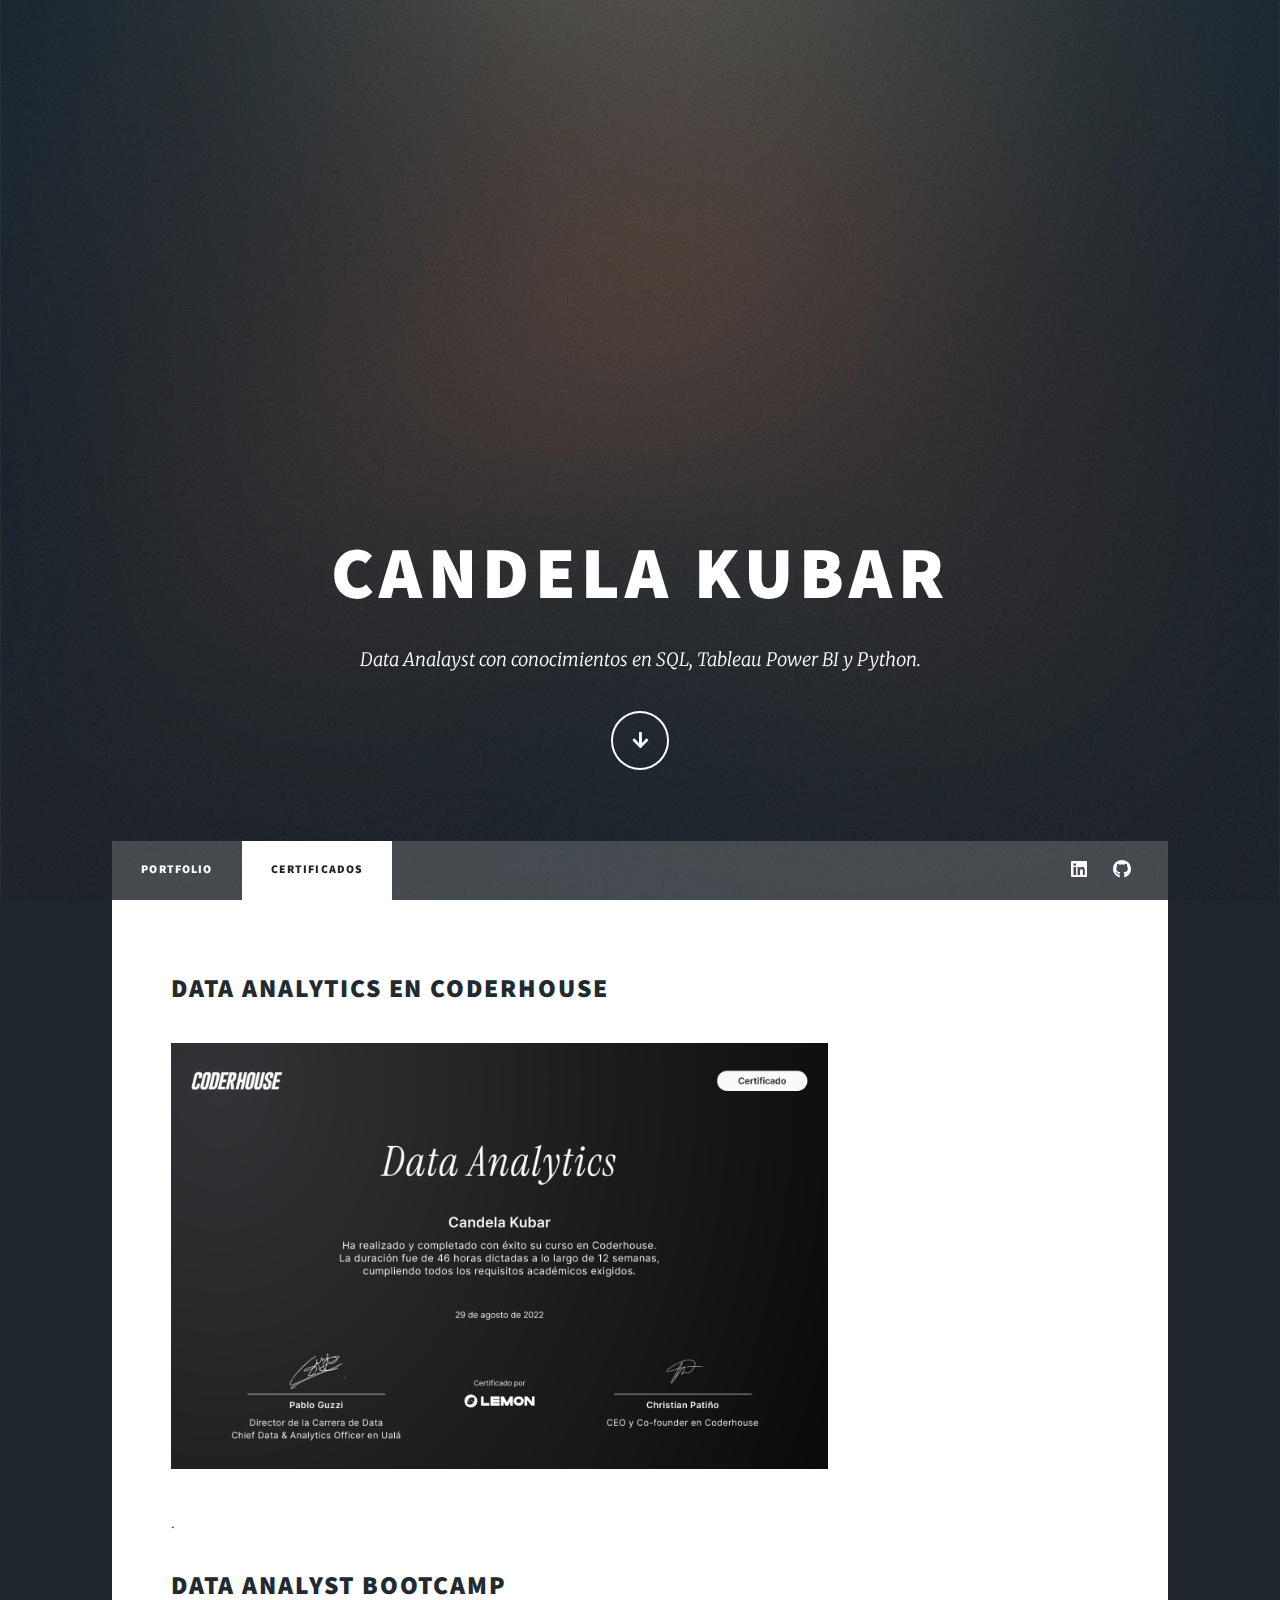
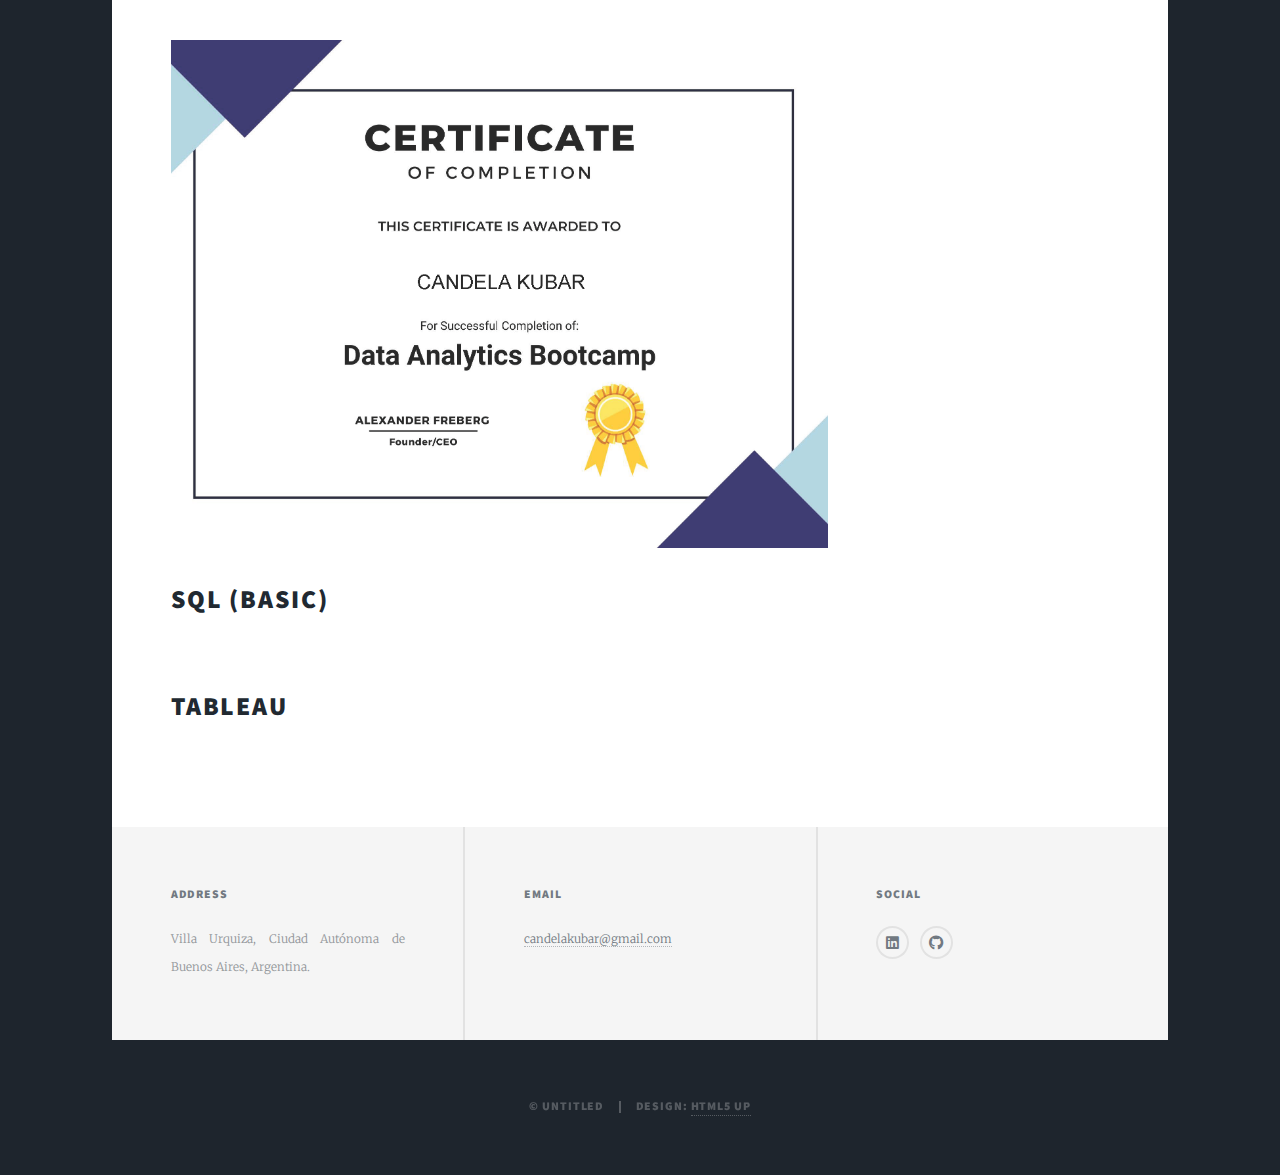
==== Certificados.html @ 2c40168e "Add files via upload" ====
<!DOCTYPE HTML>
<!--
	Massively by HTML5 UP
	html5up.net | @ajlkn
	Free for personal and commercial use under the CCA 3.0 license (html5up.net/license)
-->
<html>
	<head>
		<title>Candela Kubar</title>
		<meta charset="utf-8" />
		<meta name="viewport" content="width=device-width, initial-scale=1, user-scalable=no" />
		<link rel="stylesheet" href="assets/css/main.css" />
		<noscript><link rel="stylesheet" href="assets/css/noscript.css" /></noscript>
	</head>
	<body class="is-preload">

		<!-- Wrapper -->
			<div id="wrapper" class="fade-in">

				<!-- Intro -->
					<div id="intro">
						<h1>Candela Kubar</h1>
						<p>Data Analayst con conocimientos en SQL, Tableau Power BI y Python. </p>
						<ul class="actions">
							<li><a href="#header" class="button icon solid solo fa-arrow-down scrolly">Continue</a></li>
						</ul>
					</div>

				<!-- Header -->
					<header id="header">
						<a href="index.html" class="logo">Candela Kubar</a>
					</header>

				<!-- Nav -->
					<nav id="nav">
						<ul class="links">
							<li><a href="index.html">Portfolio</a></li>
							<li class="active"><a href="certificados.html">Certificados</a></li>
						</ul>
						<ul class="icons">
							<li><a href="https://www.linkedin.com/in/candela-kubar/" class="icon brands alt fa-linkedin"><span class="label">Linkedin</span></a></li>
									
							<li><a href="https://github.com/candelakubar" class="icon brands alt fa-github"><span class="label">GitHub</span></a></li>
						</ul>

					</nav>

				<!-- Main -->
					<div id="main">

					

						<!-- Posts -->
							<section class="major">
								<article>
									<header>
										<span class="date"></span>
										<h2><a href="#">DATA ANALYTICS EN CODERHOUSE</a></h2>
									</header>
									<a href="#" class="image fit"><img src="images/coderhouse.png" alt="" style="width: 70%; height: auto;" /></a>
									<p> .</p>
									
									</ul>
								</article>
								<article>
									<header>
										<span class="major"></span>
										<h2><a href="#">Data Analyst Bootcamp </a></h2>
									</header>
									<a href="https://public.tableau.com/app/profile/candela.kubar/vizzes" class="image fit"><img src="images/bootcamp.png" alt="" style="width: 70%; height: auto;" /></a>
								
									</ul>
								</article>
								<article>
									<header>
										<span class="major"></span>
										<h2><a href="#">SQL (Basic)<br /></a></h2>
									</header>
									<a href="#" class="image fit"><img src="images/sql_basic certificate.jpg" alt="" style="width: 70%; height: auto;" /></a>
									<p></p>
								</article>
								<article>
									<header>
										<span class="major"></span>
										<h2><a href="#">Tableau<br /></a></h2>
									</header>
									<a href="#" class="image fit"><img src="images/Tableau.jpg" alt="" style="width: 70%; height: auto;" /></a>
									<p></p>
								</article>
								<article>
							

			
					</div>

				<!-- Footer -->
					<footer id="footer">
						<section>
						
								<h3>Address</h3>
								<p> Villa Urquiza, Ciudad Autónoma de Buenos Aires, Argentina.</p>
							
							</section>
							<section>
								<h3>Email</h3>
								<p><a href="#">candelakubar@gmail.com</a></p>
							</section>
							<section>
								<h3>Social</h3>
								<ul class="icons alt">
									<li><a href="https://www.linkedin.com/in/candela-kubar/" class="icon brands alt fa-linkedin"><span class="label">Linkedin</span></a></li>
									
									<li><a href="https://github.com/candelakubar" class="icon brands alt fa-github"><span class="label">GitHub</span></a></li>
								</ul>
							</section>
						</section>
					</footer>

				<!-- Copyright -->
					<div id="copyright">
						<ul><li>&copy; Untitled</li><li>Design: <a href="https://html5up.net">HTML5 UP</a></li></ul>
					</div>

			</div>

		<!-- Scripts -->
			<script src="assets/js/jquery.min.js"></script>
			<script src="assets/js/jquery.scrollex.min.js"></script>
			<script src="assets/js/jquery.scrolly.min.js"></script>
			<script src="assets/js/browser.min.js"></script>
			<script src="assets/js/breakpoints.min.js"></script>
			<script src="assets/js/util.js"></script>
			<script src="assets/js/main.js"></script>

	</body>
</html>
---- assets/css/main.css ----
@import url(fontawesome-all.min.css);
@import url("https://fonts.googleapis.com/css?family=Merriweather:300,700,300italic,700italic|Source+Sans+Pro:900");

/*
	Massively by HTML5 UP
	html5up.net | @ajlkn
	Free for personal and commercial use under the CCA 3.0 license (html5up.net/license)
*/

html, body, div, span, applet, object,
iframe, h1, h2, h3, h4, h5, h6, p, blockquote,
pre, a, abbr, acronym, address, big, cite,
code, del, dfn, em, img, ins, kbd, q, s, samp,
small, strike, strong, sub, sup, tt, var, b,
u, i, center, dl, dt, dd, ol, ul, li, fieldset,
form, label, legend, table, caption, tbody,
tfoot, thead, tr, th, td, article, aside,
canvas, details, embed, figure, figcaption,
footer, header, hgroup, menu, nav, output, ruby,
section, summary, time, mark, audio, video {
	margin: 0;
	padding: 0;
	border: 0;
	font-size: 100%;
	font: inherit;
	vertical-align: baseline;}

article, aside, details, figcaption, figure,
footer, header, hgroup, menu, nav, section {
	display: block;}

body {
	line-height: 1;
}

ol, ul {
	list-style: none;
}

blockquote, q {
	quotes: none;
}

	blockquote:before, blockquote:after, q:before, q:after {
		content: '';
		content: none;
	}

table {
	border-collapse: collapse;
	border-spacing: 0;
}

body {
	-webkit-text-size-adjust: none;
}

mark {
	background-color: transparent;
	color: inherit;
}

input::-moz-focus-inner {
	border: 0;
	padding: 0;
}

input, select, textarea {
	-moz-appearance: none;
	-webkit-appearance: none;
	-ms-appearance: none;
	appearance: none;
}

/* Basic */

	@-ms-viewport {
		width: device-width;
	}

	body {
		-ms-overflow-style: scrollbar;
	}

	@media screen and (max-width: 480px) {

		html, body {
			min-width: 320px;
		}

	}

	html {
		box-sizing: border-box;
	}

	*, *:before, *:after {
		box-sizing: inherit;
	}

	body {
		background-color: #1e252d;
	}

		body.is-preload *, body.is-preload *:before, body.is-preload *:after {
			-moz-animation: none !important;
			-webkit-animation: none !important;
			-ms-animation: none !important;
			animation: none !important;
			-moz-transition: none !important;
			-webkit-transition: none !important;
			-ms-transition: none !important;
			transition: none !important;
		}

/* Type */

	html {
		font-size: 16pt;
	}

		@media screen and (max-width: 1680px) {

			html {
				font-size: 12pt;
			}

		}

		@media screen and (max-width: 1280px) {

			html {
				font-size: 11pt;
			}

		}

		@media screen and (max-width: 360px) {

			html {
				font-size: 10pt;
			}

		}

	body {
		color: #212931;
	}

	body, input, select, textarea {
		font-family: "Merriweather", Georgia, serif;
		font-weight: 300;
		font-size: 1rem;
		line-height: 2.375;
	}

	a {
		-moz-transition: color 0.2s ease-in-out, background-color 0.2s ease-in-out, border-color 0.2s ease-in-out, box-shadow 0.2s ease-in-out;
		-webkit-transition: color 0.2s ease-in-out, background-color 0.2s ease-in-out, border-color 0.2s ease-in-out, box-shadow 0.2s ease-in-out;
		-ms-transition: color 0.2s ease-in-out, background-color 0.2s ease-in-out, border-color 0.2s ease-in-out, box-shadow 0.2s ease-in-out;
		transition: color 0.2s ease-in-out, background-color 0.2s ease-in-out, border-color 0.2s ease-in-out, box-shadow 0.2s ease-in-out;
		border-bottom: dotted 1px;
		text-decoration: none;
	}

		a:hover {
			border-bottom-color: transparent;
		}

	strong, b {
		font-weight: 600;
	}

	em, i {
		font-style: italic;
	}

	p {
		text-align: justify;
		margin: 0 0 2rem 0;
	}

	h1, h2, h3, h4, h5, h6 {
		font-family: "Source Sans Pro", Helvetica, sans-serif;
		font-weight: 900;
		line-height: 1.5;
		letter-spacing: 0.075em;
		text-transform: uppercase;
		margin: 0 0 1rem 0;
	}

		h1 a, h2 a, h3 a, h4 a, h5 a, h6 a {
			border-bottom: 0;
			color: inherit;
			text-decoration: none;
		}

	h1 {
		font-size: 4rem;
		line-height: 1.1;
		margin: 0 0 2rem 0;
	}

	h2 {
		font-size: 1.75rem;
		line-height: 1.3;
		margin: 0 0 1.5rem 0;
	}

	h3 {
		font-size: 1.25rem;
		margin: 0 0 1.5rem 0;
	}

	h4 {
		font-size: 1rem;
	}

	h5 {
		font-size: 0.9rem;
	}

	h6 {
		font-size: 0.8rem;
	}

	sub {
		font-size: 0.8rem;
		position: relative;
		top: 0.5rem;
	}

	sup {
		font-size: 0.8rem;
		position: relative;
		top: -0.5rem;
	}

	blockquote {
		border-left: solid 4px;
		font-style: italic;
		margin: 0 0 2rem 0;
		padding: 0.5rem 0 0.5rem 2rem;
	}

	code {
		border: solid 2px;
		font-family: "Courier New", monospace;
		font-size: 0.9rem;
		margin: 0 0.25rem;
		padding: 0.25rem 0.65rem;
	}

	pre {
		-webkit-overflow-scrolling: touch;
		font-family: "Courier New", monospace;
		font-size: 0.9rem;
		margin: 0 0 2rem 0;
	}

		pre code {
			display: block;
			line-height: 1.75;
			padding: 1rem 1.5rem;
			overflow-x: auto;
		}

	hr {
		border: 0;
		border-bottom: solid 2px;
		margin: 3rem 0;
	}

		hr.major {
			margin: 5rem 0;
		}

	.align-left {
		text-align: left;
	}

	.align-center {
		text-align: center;
	}

	.align-right {
		text-align: right;
	}

	input, select, textarea {
		color: #212931;
	}

	a {
		color: #212931;
		border-bottom-color: rgba(33, 41, 49, 0.5);
	}

		a:hover {
			border-bottom-color: transparent;
			color: #18bfef !important;
		}

	strong, b {
		color: #212931;
	}

	h1, h2, h3, h4, h5, h6 {
		color: #212931;
	}

	blockquote {
		border-left-color: #eeeeee;
	}

	code {
		background: rgba(220, 220, 220, 0.25);
		border-color: #eeeeee;
	}

	hr {
		border-bottom-color: #eeeeee;
	}

/* Row */

	.row {
		display: flex;
		flex-wrap: wrap;
		box-sizing: border-box;
		align-items: stretch;
	}

		.row > * {
			box-sizing: border-box;
		}

		.row.gtr-uniform > * > :last-child {
			margin-bottom: 0;
		}

		.row.aln-left {
			justify-content: flex-start;
		}

		.row.aln-center {
			justify-content: center;
		}

		.row.aln-right {
			justify-content: flex-end;
		}

		.row.aln-top {
			align-items: flex-start;
		}

		.row.aln-middle {
			align-items: center;
		}

		.row.aln-bottom {
			align-items: flex-end;
		}

		.row > .imp {
			order: -1;
		}

		.row > .col-1 {
			width: 8.33333%;
		}

		.row > .off-1 {
			margin-left: 8.33333%;
		}

		.row > .col-2 {
			width: 16.66667%;
		}

		.row > .off-2 {
			margin-left: 16.66667%;
		}

		.row > .col-3 {
			width: 25%;
		}

		.row > .off-3 {
			margin-left: 25%;
		}

		.row > .col-4 {
			width: 33.33333%;
		}

		.row > .off-4 {
			margin-left: 33.33333%;
		}

		.row > .col-5 {
			width: 41.66667%;
		}

		.row > .off-5 {
			margin-left: 41.66667%;
		}

		.row > .col-6 {
			width: 50%;
		}

		.row > .off-6 {
			margin-left: 50%;
		}

		.row > .col-7 {
			width: 58.33333%;
		}

		.row > .off-7 {
			margin-left: 58.33333%;
		}

		.row > .col-8 {
			width: 66.66667%;
		}

		.row > .off-8 {
			margin-left: 66.66667%;
		}

		.row > .col-9 {
			width: 75%;
		}

		.row > .off-9 {
			margin-left: 75%;
		}

		.row > .col-10 {
			width: 83.33333%;
		}

		.row > .off-10 {
			margin-left: 83.33333%;
		}

		.row > .col-11 {
			width: 91.66667%;
		}

		.row > .off-11 {
			margin-left: 91.66667%;
		}

		.row > .col-12 {
			width: 100%;
		}

		.row > .off-12 {
			margin-left: 100%;
		}

		.row.gtr-0 {
			margin-top: 0;
			margin-left: 0rem;
		}

			.row.gtr-0 > * {
				padding: 0 0 0 0rem;
			}

			.row.gtr-0.gtr-uniform {
				margin-top: 0rem;
			}

				.row.gtr-0.gtr-uniform > * {
					padding-top: 0rem;
				}

		.row.gtr-25 {
			margin-top: 0;
			margin-left: -0.375rem;
		}

			.row.gtr-25 > * {
				padding: 0 0 0 0.375rem;
			}

			.row.gtr-25.gtr-uniform {
				margin-top: -0.375rem;
			}

				.row.gtr-25.gtr-uniform > * {
					padding-top: 0.375rem;
				}

		.row.gtr-50 {
			margin-top: 0;
			margin-left: -0.75rem;
		}

			.row.gtr-50 > * {
				padding: 0 0 0 0.75rem;
			}

			.row.gtr-50.gtr-uniform {
				margin-top: -0.75rem;
			}

				.row.gtr-50.gtr-uniform > * {
					padding-top: 0.75rem;
				}

		.row {
			margin-top: 0;
			margin-left: -1.5rem;
		}

			.row > * {
				padding: 0 0 0 1.5rem;
			}

			.row.gtr-uniform {
				margin-top: -1.5rem;
			}

				.row.gtr-uniform > * {
					padding-top: 1.5rem;
				}

		.row.gtr-150 {
			margin-top: 0;
			margin-left: -2.25rem;
		}

			.row.gtr-150 > * {
				padding: 0 0 0 2.25rem;
			}

			.row.gtr-150.gtr-uniform {
				margin-top: -2.25rem;
			}

				.row.gtr-150.gtr-uniform > * {
					padding-top: 2.25rem;
				}

		.row.gtr-200 {
			margin-top: 0;
			margin-left: -3rem;
		}

			.row.gtr-200 > * {
				padding: 0 0 0 3rem;
			}

			.row.gtr-200.gtr-uniform {
				margin-top: -3rem;
			}

				.row.gtr-200.gtr-uniform > * {
					padding-top: 3rem;
				}

		@media screen and (max-width: 1680px) {

			.row {
				display: flex;
				flex-wrap: wrap;
				box-sizing: border-box;
				align-items: stretch;
			}

				.row > * {
					box-sizing: border-box;
				}

				.row.gtr-uniform > * > :last-child {
					margin-bottom: 0;
				}

				.row.aln-left {
					justify-content: flex-start;
				}

				.row.aln-center {
					justify-content: center;
				}

				.row.aln-right {
					justify-content: flex-end;
				}

				.row.aln-top {
					align-items: flex-start;
				}

				.row.aln-middle {
					align-items: center;
				}

				.row.aln-bottom {
					align-items: flex-end;
				}

				.row > .imp-xlarge {
					order: -1;
				}

				.row > .col-1-xlarge {
					width: 8.33333%;
				}

				.row > .off-1-xlarge {
					margin-left: 8.33333%;
				}

				.row > .col-2-xlarge {
					width: 16.66667%;
				}

				.row > .off-2-xlarge {
					margin-left: 16.66667%;
				}

				.row > .col-3-xlarge {
					width: 25%;
				}

				.row > .off-3-xlarge {
					margin-left: 25%;
				}

				.row > .col-4-xlarge {
					width: 33.33333%;
				}

				.row > .off-4-xlarge {
					margin-left: 33.33333%;
				}

				.row > .col-5-xlarge {
					width: 41.66667%;
				}

				.row > .off-5-xlarge {
					margin-left: 41.66667%;
				}

				.row > .col-6-xlarge {
					width: 50%;
				}

				.row > .off-6-xlarge {
					margin-left: 50%;
				}

				.row > .col-7-xlarge {
					width: 58.33333%;
				}

				.row > .off-7-xlarge {
					margin-left: 58.33333%;
				}

				.row > .col-8-xlarge {
					width: 66.66667%;
				}

				.row > .off-8-xlarge {
					margin-left: 66.66667%;
				}

				.row > .col-9-xlarge {
					width: 75%;
				}

				.row > .off-9-xlarge {
					margin-left: 75%;
				}

				.row > .col-10-xlarge {
					width: 83.33333%;
				}

				.row > .off-10-xlarge {
					margin-left: 83.33333%;
				}

				.row > .col-11-xlarge {
					width: 91.66667%;
				}

				.row > .off-11-xlarge {
					margin-left: 91.66667%;
				}

				.row > .col-12-xlarge {
					width: 100%;
				}

				.row > .off-12-xlarge {
					margin-left: 100%;
				}

				.row.gtr-0 {
					margin-top: 0;
					margin-left: 0rem;
				}

					.row.gtr-0 > * {
						padding: 0 0 0 0rem;
					}

					.row.gtr-0.gtr-uniform {
						margin-top: 0rem;
					}

						.row.gtr-0.gtr-uniform > * {
							padding-top: 0rem;
						}

				.row.gtr-25 {
					margin-top: 0;
					margin-left: -0.375rem;
				}

					.row.gtr-25 > * {
						padding: 0 0 0 0.375rem;
					}

					.row.gtr-25.gtr-uniform {
						margin-top: -0.375rem;
					}

						.row.gtr-25.gtr-uniform > * {
							padding-top: 0.375rem;
						}

				.row.gtr-50 {
					margin-top: 0;
					margin-left: -0.75rem;
				}

					.row.gtr-50 > * {
						padding: 0 0 0 0.75rem;
					}

					.row.gtr-50.gtr-uniform {
						margin-top: -0.75rem;
					}

						.row.gtr-50.gtr-uniform > * {
							padding-top: 0.75rem;
						}

				.row {
					margin-top: 0;
					margin-left: -1.5rem;
				}

					.row > * {
						padding: 0 0 0 1.5rem;
					}

					.row.gtr-uniform {
						margin-top: -1.5rem;
					}

						.row.gtr-uniform > * {
							padding-top: 1.5rem;
						}

				.row.gtr-150 {
					margin-top: 0;
					margin-left: -2.25rem;
				}

					.row.gtr-150 > * {
						padding: 0 0 0 2.25rem;
					}

					.row.gtr-150.gtr-uniform {
						margin-top: -2.25rem;
					}

						.row.gtr-150.gtr-uniform > * {
							padding-top: 2.25rem;
						}

				.row.gtr-200 {
					margin-top: 0;
					margin-left: -3rem;
				}

					.row.gtr-200 > * {
						padding: 0 0 0 3rem;
					}

					.row.gtr-200.gtr-uniform {
						margin-top: -3rem;
					}

						.row.gtr-200.gtr-uniform > * {
							padding-top: 3rem;
						}

		}

		@media screen and (max-width: 1280px) {

			.row {
				display: flex;
				flex-wrap: wrap;
				box-sizing: border-box;
				align-items: stretch;
			}

				.row > * {
					box-sizing: border-box;
				}

				.row.gtr-uniform > * > :last-child {
					margin-bottom: 0;
				}

				.row.aln-left {
					justify-content: flex-start;
				}

				.row.aln-center {
					justify-content: center;
				}

				.row.aln-right {
					justify-content: flex-end;
				}

				.row.aln-top {
					align-items: flex-start;
				}

				.row.aln-middle {
					align-items: center;
				}

				.row.aln-bottom {
					align-items: flex-end;
				}

				.row > .imp-large {
					order: -1;
				}

				.row > .col-1-large {
					width: 8.33333%;
				}

				.row > .off-1-large {
					margin-left: 8.33333%;
				}

				.row > .col-2-large {
					width: 16.66667%;
				}

				.row > .off-2-large {
					margin-left: 16.66667%;
				}

				.row > .col-3-large {
					width: 25%;
				}

				.row > .off-3-large {
					margin-left: 25%;
				}

				.row > .col-4-large {
					width: 33.33333%;
				}

				.row > .off-4-large {
					margin-left: 33.33333%;
				}

				.row > .col-5-large {
					width: 41.66667%;
				}

				.row > .off-5-large {
					margin-left: 41.66667%;
				}

				.row > .col-6-large {
					width: 50%;
				}

				.row > .off-6-large {
					margin-left: 50%;
				}

				.row > .col-7-large {
					width: 58.33333%;
				}

				.row > .off-7-large {
					margin-left: 58.33333%;
				}

				.row > .col-8-large {
					width: 66.66667%;
				}

				.row > .off-8-large {
					margin-left: 66.66667%;
				}

				.row > .col-9-large {
					width: 75%;
				}

				.row > .off-9-large {
					margin-left: 75%;
				}

				.row > .col-10-large {
					width: 83.33333%;
				}

				.row > .off-10-large {
					margin-left: 83.33333%;
				}

				.row > .col-11-large {
					width: 91.66667%;
				}

				.row > .off-11-large {
					margin-left: 91.66667%;
				}

				.row > .col-12-large {
					width: 100%;
				}

				.row > .off-12-large {
					margin-left: 100%;
				}

				.row.gtr-0 {
					margin-top: 0;
					margin-left: 0rem;
				}

					.row.gtr-0 > * {
						padding: 0 0 0 0rem;
					}

					.row.gtr-0.gtr-uniform {
						margin-top: 0rem;
					}

						.row.gtr-0.gtr-uniform > * {
							padding-top: 0rem;
						}

				.row.gtr-25 {
					margin-top: 0;
					margin-left: -0.375rem;
				}

					.row.gtr-25 > * {
						padding: 0 0 0 0.375rem;
					}

					.row.gtr-25.gtr-uniform {
						margin-top: -0.375rem;
					}

						.row.gtr-25.gtr-uniform > * {
							padding-top: 0.375rem;
						}

				.row.gtr-50 {
					margin-top: 0;
					margin-left: -0.75rem;
				}

					.row.gtr-50 > * {
						padding: 0 0 0 0.75rem;
					}

					.row.gtr-50.gtr-uniform {
						margin-top: -0.75rem;
					}

						.row.gtr-50.gtr-uniform > * {
							padding-top: 0.75rem;
						}

				.row {
					margin-top: 0;
					margin-left: -1.5rem;
				}

					.row > * {
						padding: 0 0 0 1.5rem;
					}

					.row.gtr-uniform {
						margin-top: -1.5rem;
					}

						.row.gtr-uniform > * {
							padding-top: 1.5rem;
						}

				.row.gtr-150 {
					margin-top: 0;
					margin-left: -2.25rem;
				}

					.row.gtr-150 > * {
						padding: 0 0 0 2.25rem;
					}

					.row.gtr-150.gtr-uniform {
						margin-top: -2.25rem;
					}

						.row.gtr-150.gtr-uniform > * {
							padding-top: 2.25rem;
						}

				.row.gtr-200 {
					margin-top: 0;
					margin-left: -3rem;
				}

					.row.gtr-200 > * {
						padding: 0 0 0 3rem;
					}

					.row.gtr-200.gtr-uniform {
						margin-top: -3rem;
					}

						.row.gtr-200.gtr-uniform > * {
							padding-top: 3rem;
						}

		}

		@media screen and (max-width: 980px) {

			.row {
				display: flex;
				flex-wrap: wrap;
				box-sizing: border-box;
				align-items: stretch;
			}

				.row > * {
					box-sizing: border-box;
				}

				.row.gtr-uniform > * > :last-child {
					margin-bottom: 0;
				}

				.row.aln-left {
					justify-content: flex-start;
				}

				.row.aln-center {
					justify-content: center;
				}

				.row.aln-right {
					justify-content: flex-end;
				}

				.row.aln-top {
					align-items: flex-start;
				}

				.row.aln-middle {
					align-items: center;
				}

				.row.aln-bottom {
					align-items: flex-end;
				}

				.row > .imp-medium {
					order: -1;
				}

				.row > .col-1-medium {
					width: 8.33333%;
				}

				.row > .off-1-medium {
					margin-left: 8.33333%;
				}

				.row > .col-2-medium {
					width: 16.66667%;
				}

				.row > .off-2-medium {
					margin-left: 16.66667%;
				}

				.row > .col-3-medium {
					width: 25%;
				}

				.row > .off-3-medium {
					margin-left: 25%;
				}

				.row > .col-4-medium {
					width: 33.33333%;
				}

				.row > .off-4-medium {
					margin-left: 33.33333%;
				}

				.row > .col-5-medium {
					width: 41.66667%;
				}

				.row > .off-5-medium {
					margin-left: 41.66667%;
				}

				.row > .col-6-medium {
					width: 50%;
				}

				.row > .off-6-medium {
					margin-left: 50%;
				}

				.row > .col-7-medium {
					width: 58.33333%;
				}

				.row > .off-7-medium {
					margin-left: 58.33333%;
				}

				.row > .col-8-medium {
					width: 66.66667%;
				}

				.row > .off-8-medium {
					margin-left: 66.66667%;
				}

				.row > .col-9-medium {
					width: 75%;
				}

				.row > .off-9-medium {
					margin-left: 75%;
				}

				.row > .col-10-medium {
					width: 83.33333%;
				}

				.row > .off-10-medium {
					margin-left: 83.33333%;
				}

				.row > .col-11-medium {
					width: 91.66667%;
				}

				.row > .off-11-medium {
					margin-left: 91.66667%;
				}

				.row > .col-12-medium {
					width: 100%;
				}

				.row > .off-12-medium {
					margin-left: 100%;
				}

				.row.gtr-0 {
					margin-top: 0;
					margin-left: 0rem;
				}

					.row.gtr-0 > * {
						padding: 0 0 0 0rem;
					}

					.row.gtr-0.gtr-uniform {
						margin-top: 0rem;
					}

						.row.gtr-0.gtr-uniform > * {
							padding-top: 0rem;
						}

				.row.gtr-25 {
					margin-top: 0;
					margin-left: -0.375rem;
				}

					.row.gtr-25 > * {
						padding: 0 0 0 0.375rem;
					}

					.row.gtr-25.gtr-uniform {
						margin-top: -0.375rem;
					}

						.row.gtr-25.gtr-uniform > * {
							padding-top: 0.375rem;
						}

				.row.gtr-50 {
					margin-top: 0;
					margin-left: -0.75rem;
				}

					.row.gtr-50 > * {
						padding: 0 0 0 0.75rem;
					}

					.row.gtr-50.gtr-uniform {
						margin-top: -0.75rem;
					}

						.row.gtr-50.gtr-uniform > * {
							padding-top: 0.75rem;
						}

				.row {
					margin-top: 0;
					margin-left: -1.5rem;
				}

					.row > * {
						padding: 0 0 0 1.5rem;
					}

					.row.gtr-uniform {
						margin-top: -1.5rem;
					}

						.row.gtr-uniform > * {
							padding-top: 1.5rem;
						}

				.row.gtr-150 {
					margin-top: 0;
					margin-left: -2.25rem;
				}

					.row.gtr-150 > * {
						padding: 0 0 0 2.25rem;
					}

					.row.gtr-150.gtr-uniform {
						margin-top: -2.25rem;
					}

						.row.gtr-150.gtr-uniform > * {
							padding-top: 2.25rem;
						}

				.row.gtr-200 {
					margin-top: 0;
					margin-left: -3rem;
				}

					.row.gtr-200 > * {
						padding: 0 0 0 3rem;
					}

					.row.gtr-200.gtr-uniform {
						margin-top: -3rem;
					}

						.row.gtr-200.gtr-uniform > * {
							padding-top: 3rem;
						}

		}

		@media screen and (max-width: 736px) {

			.row {
				display: flex;
				flex-wrap: wrap;
				box-sizing: border-box;
				align-items: stretch;
			}

				.row > * {
					box-sizing: border-box;
				}

				.row.gtr-uniform > * > :last-child {
					margin-bottom: 0;
				}

				.row.aln-left {
					justify-content: flex-start;
				}

				.row.aln-center {
					justify-content: center;
				}

				.row.aln-right {
					justify-content: flex-end;
				}

				.row.aln-top {
					align-items: flex-start;
				}

				.row.aln-middle {
					align-items: center;
				}

				.row.aln-bottom {
					align-items: flex-end;
				}

				.row > .imp-small {
					order: -1;
				}

				.row > .col-1-small {
					width: 8.33333%;
				}

				.row > .off-1-small {
					margin-left: 8.33333%;
				}

				.row > .col-2-small {
					width: 16.66667%;
				}

				.row > .off-2-small {
					margin-left: 16.66667%;
				}

				.row > .col-3-small {
					width: 25%;
				}

				.row > .off-3-small {
					margin-left: 25%;
				}

				.row > .col-4-small {
					width: 33.33333%;
				}

				.row > .off-4-small {
					margin-left: 33.33333%;
				}

				.row > .col-5-small {
					width: 41.66667%;
				}

				.row > .off-5-small {
					margin-left: 41.66667%;
				}

				.row > .col-6-small {
					width: 50%;
				}

				.row > .off-6-small {
					margin-left: 50%;
				}

				.row > .col-7-small {
					width: 58.33333%;
				}

				.row > .off-7-small {
					margin-left: 58.33333%;
				}

				.row > .col-8-small {
					width: 66.66667%;
				}

				.row > .off-8-small {
					margin-left: 66.66667%;
				}

				.row > .col-9-small {
					width: 75%;
				}

				.row > .off-9-small {
					margin-left: 75%;
				}

				.row > .col-10-small {
					width: 83.33333%;
				}

				.row > .off-10-small {
					margin-left: 83.33333%;
				}

				.row > .col-11-small {
					width: 91.66667%;
				}

				.row > .off-11-small {
					margin-left: 91.66667%;
				}

				.row > .col-12-small {
					width: 100%;
				}

				.row > .off-12-small {
					margin-left: 100%;
				}

				.row.gtr-0 {
					margin-top: 0;
					margin-left: 0rem;
				}

					.row.gtr-0 > * {
						padding: 0 0 0 0rem;
					}

					.row.gtr-0.gtr-uniform {
						margin-top: 0rem;
					}

						.row.gtr-0.gtr-uniform > * {
							padding-top: 0rem;
						}

				.row.gtr-25 {
					margin-top: 0;
					margin-left: -0.375rem;
				}

					.row.gtr-25 > * {
						padding: 0 0 0 0.375rem;
					}

					.row.gtr-25.gtr-uniform {
						margin-top: -0.375rem;
					}

						.row.gtr-25.gtr-uniform > * {
							padding-top: 0.375rem;
						}

				.row.gtr-50 {
					margin-top: 0;
					margin-left: -0.75rem;
				}

					.row.gtr-50 > * {
						padding: 0 0 0 0.75rem;
					}

					.row.gtr-50.gtr-uniform {
						margin-top: -0.75rem;
					}

						.row.gtr-50.gtr-uniform > * {
							padding-top: 0.75rem;
						}

				.row {
					margin-top: 0;
					margin-left: -1.5rem;
				}

					.row > * {
						padding: 0 0 0 1.5rem;
					}

					.row.gtr-uniform {
						margin-top: -1.5rem;
					}

						.row.gtr-uniform > * {
							padding-top: 1.5rem;
						}

				.row.gtr-150 {
					margin-top: 0;
					margin-left: -2.25rem;
				}

					.row.gtr-150 > * {
						padding: 0 0 0 2.25rem;
					}

					.row.gtr-150.gtr-uniform {
						margin-top: -2.25rem;
					}

						.row.gtr-150.gtr-uniform > * {
							padding-top: 2.25rem;
						}

				.row.gtr-200 {
					margin-top: 0;
					margin-left: -3rem;
				}

					.row.gtr-200 > * {
						padding: 0 0 0 3rem;
					}

					.row.gtr-200.gtr-uniform {
						margin-top: -3rem;
					}

						.row.gtr-200.gtr-uniform > * {
							padding-top: 3rem;
						}

		}

		@media screen and (max-width: 480px) {

			.row {
				display: flex;
				flex-wrap: wrap;
				box-sizing: border-box;
				align-items: stretch;
			}

				.row > * {
					box-sizing: border-box;
				}

				.row.gtr-uniform > * > :last-child {
					margin-bottom: 0;
				}

				.row.aln-left {
					justify-content: flex-start;
				}

				.row.aln-center {
					justify-content: center;
				}

				.row.aln-right {
					justify-content: flex-end;
				}

				.row.aln-top {
					align-items: flex-start;
				}

				.row.aln-middle {
					align-items: center;
				}

				.row.aln-bottom {
					align-items: flex-end;
				}

				.row > .imp-xsmall {
					order: -1;
				}

				.row > .col-1-xsmall {
					width: 8.33333%;
				}

				.row > .off-1-xsmall {
					margin-left: 8.33333%;
				}

				.row > .col-2-xsmall {
					width: 16.66667%;
				}

				.row > .off-2-xsmall {
					margin-left: 16.66667%;
				}

				.row > .col-3-xsmall {
					width: 25%;
				}

				.row > .off-3-xsmall {
					margin-left: 25%;
				}

				.row > .col-4-xsmall {
					width: 33.33333%;
				}

				.row > .off-4-xsmall {
					margin-left: 33.33333%;
				}

				.row > .col-5-xsmall {
					width: 41.66667%;
				}

				.row > .off-5-xsmall {
					margin-left: 41.66667%;
				}

				.row > .col-6-xsmall {
					width: 50%;
				}

				.row > .off-6-xsmall {
					margin-left: 50%;
				}

				.row > .col-7-xsmall {
					width: 58.33333%;
				}

				.row > .off-7-xsmall {
					margin-left: 58.33333%;
				}

				.row > .col-8-xsmall {
					width: 66.66667%;
				}

				.row > .off-8-xsmall {
					margin-left: 66.66667%;
				}

				.row > .col-9-xsmall {
					width: 75%;
				}

				.row > .off-9-xsmall {
					margin-left: 75%;
				}

				.row > .col-10-xsmall {
					width: 83.33333%;
				}

				.row > .off-10-xsmall {
					margin-left: 83.33333%;
				}

				.row > .col-11-xsmall {
					width: 91.66667%;
				}

				.row > .off-11-xsmall {
					margin-left: 91.66667%;
				}

				.row > .col-12-xsmall {
					width: 100%;
				}

				.row > .off-12-xsmall {
					margin-left: 100%;
				}

				.row.gtr-0 {
					margin-top: 0;
					margin-left: 0rem;
				}

					.row.gtr-0 > * {
						padding: 0 0 0 0rem;
					}

					.row.gtr-0.gtr-uniform {
						margin-top: 0rem;
					}

						.row.gtr-0.gtr-uniform > * {
							padding-top: 0rem;
						}

				.row.gtr-25 {
					margin-top: 0;
					margin-left: -0.375rem;
				}

					.row.gtr-25 > * {
						padding: 0 0 0 0.375rem;
					}

					.row.gtr-25.gtr-uniform {
						margin-top: -0.375rem;
					}

						.row.gtr-25.gtr-uniform > * {
							padding-top: 0.375rem;
						}

				.row.gtr-50 {
					margin-top: 0;
					margin-left: -0.75rem;
				}

					.row.gtr-50 > * {
						padding: 0 0 0 0.75rem;
					}

					.row.gtr-50.gtr-uniform {
						margin-top: -0.75rem;
					}

						.row.gtr-50.gtr-uniform > * {
							padding-top: 0.75rem;
						}

				.row {
					margin-top: 0;
					margin-left: -1.5rem;
				}

					.row > * {
						padding: 0 0 0 1.5rem;
					}

					.row.gtr-uniform {
						margin-top: -1.5rem;
					}

						.row.gtr-uniform > * {
							padding-top: 1.5rem;
						}

				.row.gtr-150 {
					margin-top: 0;
					margin-left: -2.25rem;
				}

					.row.gtr-150 > * {
						padding: 0 0 0 2.25rem;
					}

					.row.gtr-150.gtr-uniform {
						margin-top: -2.25rem;
					}

						.row.gtr-150.gtr-uniform > * {
							padding-top: 2.25rem;
						}

				.row.gtr-200 {
					margin-top: 0;
					margin-left: -3rem;
				}

					.row.gtr-200 > * {
						padding: 0 0 0 3rem;
					}

					.row.gtr-200.gtr-uniform {
						margin-top: -3rem;
					}

						.row.gtr-200.gtr-uniform > * {
							padding-top: 3rem;
						}

		}

		@media screen and (max-width: 360px) {

			.row {
				display: flex;
				flex-wrap: wrap;
				box-sizing: border-box;
				align-items: stretch;
			}

				.row > * {
					box-sizing: border-box;
				}

				.row.gtr-uniform > * > :last-child {
					margin-bottom: 0;
				}

				.row.aln-left {
					justify-content: flex-start;
				}

				.row.aln-center {
					justify-content: center;
				}

				.row.aln-right {
					justify-content: flex-end;
				}

				.row.aln-top {
					align-items: flex-start;
				}

				.row.aln-middle {
					align-items: center;
				}

				.row.aln-bottom {
					align-items: flex-end;
				}

				.row > .imp-xxsmall {
					order: -1;
				}

				.row > .col-1-xxsmall {
					width: 8.33333%;
				}

				.row > .off-1-xxsmall {
					margin-left: 8.33333%;
				}

				.row > .col-2-xxsmall {
					width: 16.66667%;
				}

				.row > .off-2-xxsmall {
					margin-left: 16.66667%;
				}

				.row > .col-3-xxsmall {
					width: 25%;
				}

				.row > .off-3-xxsmall {
					margin-left: 25%;
				}

				.row > .col-4-xxsmall {
					width: 33.33333%;
				}

				.row > .off-4-xxsmall {
					margin-left: 33.33333%;
				}

				.row > .col-5-xxsmall {
					width: 41.66667%;
				}

				.row > .off-5-xxsmall {
					margin-left: 41.66667%;
				}

				.row > .col-6-xxsmall {
					width: 50%;
				}

				.row > .off-6-xxsmall {
					margin-left: 50%;
				}

				.row > .col-7-xxsmall {
					width: 58.33333%;
				}

				.row > .off-7-xxsmall {
					margin-left: 58.33333%;
				}

				.row > .col-8-xxsmall {
					width: 66.66667%;
				}

				.row > .off-8-xxsmall {
					margin-left: 66.66667%;
				}

				.row > .col-9-xxsmall {
					width: 75%;
				}

				.row > .off-9-xxsmall {
					margin-left: 75%;
				}

				.row > .col-10-xxsmall {
					width: 83.33333%;
				}

				.row > .off-10-xxsmall {
					margin-left: 83.33333%;
				}

				.row > .col-11-xxsmall {
					width: 91.66667%;
				}

				.row > .off-11-xxsmall {
					margin-left: 91.66667%;
				}

				.row > .col-12-xxsmall {
					width: 100%;
				}

				.row > .off-12-xxsmall {
					margin-left: 100%;
				}

				.row.gtr-0 {
					margin-top: 0;
					margin-left: 0rem;
				}

					.row.gtr-0 > * {
						padding: 0 0 0 0rem;
					}

					.row.gtr-0.gtr-uniform {
						margin-top: 0rem;
					}

						.row.gtr-0.gtr-uniform > * {
							padding-top: 0rem;
						}

				.row.gtr-25 {
					margin-top: 0;
					margin-left: -0.375rem;
				}

					.row.gtr-25 > * {
						padding: 0 0 0 0.375rem;
					}

					.row.gtr-25.gtr-uniform {
						margin-top: -0.375rem;
					}

						.row.gtr-25.gtr-uniform > * {
							padding-top: 0.375rem;
						}

				.row.gtr-50 {
					margin-top: 0;
					margin-left: -0.75rem;
				}

					.row.gtr-50 > * {
						padding: 0 0 0 0.75rem;
					}

					.row.gtr-50.gtr-uniform {
						margin-top: -0.75rem;
					}

						.row.gtr-50.gtr-uniform > * {
							padding-top: 0.75rem;
						}

				.row {
					margin-top: 0;
					margin-left: -1.5rem;
				}

					.row > * {
						padding: 0 0 0 1.5rem;
					}

					.row.gtr-uniform {
						margin-top: -1.5rem;
					}

						.row.gtr-uniform > * {
							padding-top: 1.5rem;
						}

				.row.gtr-150 {
					margin-top: 0;
					margin-left: -2.25rem;
				}

					.row.gtr-150 > * {
						padding: 0 0 0 2.25rem;
					}

					.row.gtr-150.gtr-uniform {
						margin-top: -2.25rem;
					}

						.row.gtr-150.gtr-uniform > * {
							padding-top: 2.25rem;
						}

				.row.gtr-200 {
					margin-top: 0;
					margin-left: -3rem;
				}

					.row.gtr-200 > * {
						padding: 0 0 0 3rem;
					}

					.row.gtr-200.gtr-uniform {
						margin-top: -3rem;
					}

						.row.gtr-200.gtr-uniform > * {
							padding-top: 3rem;
						}

		}

/* Box */

	.box {
		border: solid 2px;
		margin-bottom: 2rem;
		padding: 1.5rem;
	}

		.box > :last-child,
		.box > :last-child > :last-child,
		.box > :last-child > :last-child > :last-child {
			margin-bottom: 0;
		}

		.box.alt {
			border: 0;
			border-radius: 0;
			padding: 0;
		}

	.box {
		border-color: #eeeeee;
	}

/* Button */

	input[type="submit"],
	input[type="reset"],
	input[type="button"],
	button,
	.button {
		-moz-appearance: none;
		-webkit-appearance: none;
		-ms-appearance: none;
		appearance: none;
		-moz-transition: background-color 0.2s ease-in-out, box-shadow 0.2s ease-in-out, color 0.2s ease-in-out;
		-webkit-transition: background-color 0.2s ease-in-out, box-shadow 0.2s ease-in-out, color 0.2s ease-in-out;
		-ms-transition: background-color 0.2s ease-in-out, box-shadow 0.2s ease-in-out, color 0.2s ease-in-out;
		transition: background-color 0.2s ease-in-out, box-shadow 0.2s ease-in-out, color 0.2s ease-in-out;
		border: 0;
		border-radius: 0;
		cursor: pointer;
		display: inline-block;
		font-family: "Source Sans Pro", Helvetica, sans-serif;
		font-size: 0.8rem;
		font-weight: 900;
		letter-spacing: 0.075em;
		height: 3rem;
		line-height: 3rem;
		padding: 0 2rem;
		text-align: center;
		text-decoration: none;
		text-transform: uppercase;
		white-space: nowrap;
	}

		input[type="submit"].icon:before,
		input[type="reset"].icon:before,
		input[type="button"].icon:before,
		button.icon:before,
		.button.icon:before {
			margin-right: 0.5rem;
		}

		input[type="submit"].icon.solo,
		input[type="reset"].icon.solo,
		input[type="button"].icon.solo,
		button.icon.solo,
		.button.icon.solo {
			position: relative;
			width: 4rem;
			height: 4rem;
			line-height: 4rem;
			border-radius: 4rem;
			text-indent: 4rem;
			overflow: hidden;
			padding: 0;
			white-space: nowrap;
		}

			input[type="submit"].icon.solo:before,
			input[type="reset"].icon.solo:before,
			input[type="button"].icon.solo:before,
			button.icon.solo:before,
			.button.icon.solo:before {
				position: absolute;
				display: block;
				top: 0;
				left: 0;
				width: inherit;
				height: inherit;
				line-height: inherit;
				font-size: 1.25rem;
				margin-right: 0;
				text-align: center;
				text-indent: 0;
			}

		input[type="submit"].fit,
		input[type="reset"].fit,
		input[type="button"].fit,
		button.fit,
		.button.fit {
			width: 100%;
		}

		input[type="submit"].small,
		input[type="reset"].small,
		input[type="button"].small,
		button.small,
		.button.small {
			font-size: 0.7rem;
			height: 2.5rem;
			line-height: 2.5rem;
			padding: 0 1.5rem;
		}

		input[type="submit"].large,
		input[type="reset"].large,
		input[type="button"].large,
		button.large,
		.button.large {
			font-size: 0.9rem;
			height: 3.5rem;
			line-height: 3.5rem;
			padding: 0 2.75rem;
		}

		@media screen and (max-width: 980px) {

			input[type="submit"],
			input[type="reset"],
			input[type="button"],
			button,
			.button {
				font-size: 0.9rem;
				height: 3.25rem;
				line-height: 3.25rem;
			}

				input[type="submit"].large,
				input[type="reset"].large,
				input[type="button"].large,
				button.large,
				.button.large {
					font-size: 1rem;
					height: 3.75rem;
					line-height: 3.75rem;
				}

		}

		input[type="submit"].disabled, input[type="submit"]:disabled,
		input[type="reset"].disabled,
		input[type="reset"]:disabled,
		input[type="button"].disabled,
		input[type="button"]:disabled,
		button.disabled,
		button:disabled,
		.button.disabled,
		.button:disabled {
			pointer-events: none;
			opacity: 0.25;
		}

	input[type="submit"],
	input[type="reset"],
	input[type="button"],
	button,
	.button {
		background-color: transparent;
		box-shadow: inset 0 0 0 2px #212931;
		color: #212931 !important;
	}

		input[type="submit"]:hover,
		input[type="reset"]:hover,
		input[type="button"]:hover,
		button:hover,
		.button:hover {
			box-shadow: inset 0 0 0 2px #18bfef;
			color: #18bfef !important;
		}

		input[type="submit"].primary,
		input[type="reset"].primary,
		input[type="button"].primary,
		button.primary,
		.button.primary {
			background-color: #212931;
			box-shadow: none;
			color: #ffffff !important;
		}

			input[type="submit"].primary:hover,
			input[type="reset"].primary:hover,
			input[type="button"].primary:hover,
			button.primary:hover,
			.button.primary:hover {
				background-color: #18bfef;
			}

/* Form */

	form {
		margin: 0 0 2rem 0;
	}

		form > :last-child {
			margin-bottom: 0;
		}

		form > .fields {
			display: -moz-flex;
			display: -webkit-flex;
			display: -ms-flex;
			display: flex;
			-moz-flex-wrap: wrap;
			-webkit-flex-wrap: wrap;
			-ms-flex-wrap: wrap;
			flex-wrap: wrap;
			width: calc(100% + 3rem);
			margin: -1.5rem 0 2rem -1.5rem;
		}

			form > .fields > .field {
				-moz-flex-grow: 0;
				-webkit-flex-grow: 0;
				-ms-flex-grow: 0;
				flex-grow: 0;
				-moz-flex-shrink: 0;
				-webkit-flex-shrink: 0;
				-ms-flex-shrink: 0;
				flex-shrink: 0;
				padding: 1.5rem 0 0 1.5rem;
				width: calc(100% - 1.5rem);
			}

				form > .fields > .field.half {
					width: calc(50% - 0.75rem);
				}

				form > .fields > .field.third {
					width: calc(100%/3 - 0.5rem);
				}

				form > .fields > .field.quarter {
					width: calc(25% - 0.375rem);
				}

		@media screen and (max-width: 480px) {

			form > .fields {
				width: calc(100% + 3rem);
				margin: -1.5rem 0 2rem -1.5rem;
			}

				form > .fields > .field {
					padding: 1.5rem 0 0 1.5rem;
					width: calc(100% - 1.5rem);
				}

					form > .fields > .field.half {
						width: calc(100% - 1.5rem);
					}

					form > .fields > .field.third {
						width: calc(100% - 1.5rem);
					}

					form > .fields > .field.quarter {
						width: calc(100% - 1.5rem);
					}

		}

	label {
		display: block;
		font-family: "Source Sans Pro", Helvetica, sans-serif;
		font-weight: 900;
		line-height: 1.5;
		letter-spacing: 0.075em;
		font-size: 0.8rem;
		text-transform: uppercase;
		margin: 0 0 0.75rem 0;
	}

		@media screen and (max-width: 980px) {

			label {
				font-size: 0.9rem;
			}

		}

	input[type="text"],
	input[type="password"],
	input[type="email"],
	select,
	textarea {
		-moz-appearance: none;
		-webkit-appearance: none;
		-ms-appearance: none;
		appearance: none;
		background: transparent;
		border-radius: 0;
		border: solid 2px;
		color: inherit;
		display: block;
		outline: 0;
		padding: 0 1rem;
		text-decoration: none;
		width: 100%;
	}

		input[type="text"]:invalid,
		input[type="password"]:invalid,
		input[type="email"]:invalid,
		select:invalid,
		textarea:invalid {
			box-shadow: none;
		}

	select {
		background-size: 1.25rem;
		background-repeat: no-repeat;
		background-position: calc(100% - 1rem) center;
		height: 3rem;
		padding-right: 3rem;
		text-overflow: ellipsis;
	}

		select:focus::-ms-value {
			background-color: transparent;
		}

		select::-ms-expand {
			display: none;
		}

	input[type="text"],
	input[type="password"],
	input[type="email"],
	select {
		height: 3rem;
	}

	textarea {
		padding: 0.75rem 1rem;
	}

	input[type="checkbox"],
	input[type="radio"] {
		-moz-appearance: none;
		-webkit-appearance: none;
		-ms-appearance: none;
		appearance: none;
		display: block;
		float: left;
		margin-right: -2rem;
		opacity: 0;
		width: 1rem;
		z-index: -1;
	}

		input[type="checkbox"] + label,
		input[type="radio"] + label {
			text-decoration: none;
			cursor: pointer;
			display: inline-block;
			font-size: 1rem;
			letter-spacing: 0;
			font-family: "Merriweather", Georgia, serif;
			text-transform: none;
			font-weight: 300;
			padding-left: 2.8rem;
			padding-right: 1rem;
			position: relative;
		}

			input[type="checkbox"] + label:before,
			input[type="radio"] + label:before {
				-moz-osx-font-smoothing: grayscale;
				-webkit-font-smoothing: antialiased;
				display: inline-block;
				font-style: normal;
				font-variant: normal;
				text-rendering: auto;
				line-height: 1;
				text-transform: none !important;
				font-family: 'Font Awesome 5 Free';
				font-weight: 900;
			}

			input[type="checkbox"] + label:before,
			input[type="radio"] + label:before {
				border-radius: 0;
				border: solid 2px;
				content: '';
				display: inline-block;
				font-size: 0.8rem;
				height: 1.8rem;
				left: 0;
				line-height: 1.65rem;
				position: absolute;
				text-align: center;
				top: -0.125rem;
				width: 1.8rem;
			}

		input[type="checkbox"]:checked + label:before,
		input[type="radio"]:checked + label:before {
			content: '\f00c';
		}

	input[type="checkbox"] + label:before {
		border-radius: 0;
	}

	input[type="radio"] + label:before {
		border-radius: 100%;
	}

	::-webkit-input-placeholder {
		opacity: 1.0;
	}

	:-moz-placeholder {
		opacity: 1.0;
	}

	::-moz-placeholder {
		opacity: 1.0;
	}

	:-ms-input-placeholder {
		opacity: 1.0;
	}

	label {
		color: #212931;
	}

	input[type="text"],
	input[type="password"],
	input[type="email"],
	select,
	textarea {
		border-color: #eeeeee;
	}

		input[type="text"]:focus,
		input[type="password"]:focus,
		input[type="email"]:focus,
		select:focus,
		textarea:focus {
			border-color: #18bfef;
		}

	select {
		background-image: url("data:image/svg+xml;charset=utf8,%3Csvg xmlns='http://www.w3.org/2000/svg' width='40' height='40' preserveAspectRatio='none' viewBox='0 0 40 40'%3E%3Cpath d='M9.4,12.3l10.4,10.4l10.4-10.4c0.2-0.2,0.5-0.4,0.9-0.4c0.3,0,0.6,0.1,0.9,0.4l3.3,3.3c0.2,0.2,0.4,0.5,0.4,0.9 c0,0.4-0.1,0.6-0.4,0.9L20.7,31.9c-0.2,0.2-0.5,0.4-0.9,0.4c-0.3,0-0.6-0.1-0.9-0.4L4.3,17.3c-0.2-0.2-0.4-0.5-0.4-0.9 c0-0.4,0.1-0.6,0.4-0.9l3.3-3.3c0.2-0.2,0.5-0.4,0.9-0.4S9.1,12.1,9.4,12.3z' fill='%23eeeeee' /%3E%3C/svg%3E");
	}

		select option {
			background-color: #ffffff;
			color: #212931;
		}

	.select-wrapper:before {
		color: #eeeeee;
	}

	input[type="checkbox"] + label,
	input[type="radio"] + label {
		color: #212931;
	}

		input[type="checkbox"] + label:before,
		input[type="radio"] + label:before {
			border-color: #eeeeee;
		}

	input[type="checkbox"]:checked + label:before,
	input[type="radio"]:checked + label:before {
		background-color: #212931;
		border-color: #212931;
		color: #ffffff;
	}

	input[type="checkbox"]:focus + label:before,
	input[type="radio"]:focus + label:before {
		border-color: #18bfef;
	}

	::-webkit-input-placeholder {
		color: #909498 !important;
	}

	:-moz-placeholder {
		color: #909498 !important;
	}

	::-moz-placeholder {
		color: #909498 !important;
	}

	:-ms-input-placeholder {
		color: #909498 !important;
	}

	.formerize-placeholder {
		color: #909498 !important;
	}

/* Icon */

	.icon {
		text-decoration: none;
		border-bottom: none;
		position: relative;
	}

		.icon:before {
			-moz-osx-font-smoothing: grayscale;
			-webkit-font-smoothing: antialiased;
			display: inline-block;
			font-style: normal;
			font-variant: normal;
			text-rendering: auto;
			line-height: 1;
			text-transform: none !important;
			font-family: 'Font Awesome 5 Free';
			font-weight: 400;
		}

		.icon > .label {
			display: none;
		}

		.icon:before {
			line-height: inherit;
		}

		.icon.solid:before {
			font-weight: 900;
		}

		.icon.brands:before {
			font-family: 'Font Awesome 5 Brands';
		}

/* Image */

	.image {
		border: 0;
		display: inline-block;
		position: relative;
	}

		.image img {
			display: block;
		}

		.image.left, .image.right {
			max-width: 40%;
		}

			.image.left img, .image.right img {
				width: 100%;
			}

		.image.left {
			float: left;
			margin: 0 2rem 2rem 0;
			top: 0.75rem;
		}

		.image.right {
			float: right;
			margin: 0 0 2rem 2rem;
			top: 0.75rem;
		}

		.image.fit {
			display: block;
			margin: 2.5rem 0;
			width: 100%;
		}

			.image.fit:first-child {
				margin-top: 0;
			}

			.image.fit img {
				width: 100%;
			}

		.image.main {
			display: block;
			margin: 4rem 0;
			width: 100%;
		}

			.image.main:first-child {
				margin-top: 0;
			}

			.image.main img {
				width: 100%;
			}

		@media screen and (max-width: 736px) {

			.image.fit {
				margin: 2rem 0;
			}

			.image.main {
				margin: 2rem 0;
			}

		}

	a.image {
		overflow: hidden;
	}

		a.image img {
			-moz-transition: -moz-transform 0.2s ease-out;
			-webkit-transition: -webkit-transform 0.2s ease-out;
			-ms-transition: -ms-transform 0.2s ease-out;
			transition: transform 0.2s ease-out;
		}

		a.image:hover img {
			-moz-transform: scale(1.05);
			-webkit-transform: scale(1.05);
			-ms-transform: scale(1.05);
			transform: scale(1.05);
		}

/* Actions */

	ul.actions {
		display: -moz-flex;
		display: -webkit-flex;
		display: -ms-flex;
		display: flex;
		cursor: default;
		list-style: none;
		margin-left: -1rem;
		padding-left: 0;
	}

		ul.actions li {
			padding: 0 0 0 1rem;
			vertical-align: middle;
		}

		ul.actions.special {
			-moz-justify-content: center;
			-webkit-justify-content: center;
			-ms-justify-content: center;
			justify-content: center;
			width: 100%;
			margin-left: 0;
		}

			ul.actions.special li:first-child {
				padding-left: 0;
			}

		ul.actions.stacked {
			-moz-flex-direction: column;
			-webkit-flex-direction: column;
			-ms-flex-direction: column;
			flex-direction: column;
			margin-left: 0;
		}

			ul.actions.stacked li {
				padding: 1.3rem 0 0 0;
			}

				ul.actions.stacked li:first-child {
					padding-top: 0;
				}

		ul.actions.fit {
			width: calc(100% + 1rem);
		}

			ul.actions.fit li {
				-moz-flex-grow: 1;
				-webkit-flex-grow: 1;
				-ms-flex-grow: 1;
				flex-grow: 1;
				-moz-flex-shrink: 1;
				-webkit-flex-shrink: 1;
				-ms-flex-shrink: 1;
				flex-shrink: 1;
				width: 100%;
			}

				ul.actions.fit li > * {
					width: 100%;
				}

			ul.actions.fit.stacked {
				width: 100%;
			}

		@media screen and (max-width: 480px) {

			ul.actions:not(.fixed) {
				-moz-flex-direction: column;
				-webkit-flex-direction: column;
				-ms-flex-direction: column;
				flex-direction: column;
				margin-left: 0;
				width: 100% !important;
			}

				ul.actions:not(.fixed) li {
					-moz-flex-grow: 1;
					-webkit-flex-grow: 1;
					-ms-flex-grow: 1;
					flex-grow: 1;
					-moz-flex-shrink: 1;
					-webkit-flex-shrink: 1;
					-ms-flex-shrink: 1;
					flex-shrink: 1;
					padding: 1rem 0 0 0;
					text-align: center;
					width: 100%;
				}

					ul.actions:not(.fixed) li > * {
						width: 100%;
					}

					ul.actions:not(.fixed) li:first-child {
						padding-top: 0;
					}

					ul.actions:not(.fixed) li input[type="submit"],
					ul.actions:not(.fixed) li input[type="reset"],
					ul.actions:not(.fixed) li input[type="button"],
					ul.actions:not(.fixed) li button,
					ul.actions:not(.fixed) li .button {
						width: 100%;
					}

						ul.actions:not(.fixed) li input[type="submit"].icon:before,
						ul.actions:not(.fixed) li input[type="reset"].icon:before,
						ul.actions:not(.fixed) li input[type="button"].icon:before,
						ul.actions:not(.fixed) li button.icon:before,
						ul.actions:not(.fixed) li .button.icon:before {
							margin-left: -0.5rem;
						}

		}

/* Icons */

	ul.icons {
		cursor: default;
		list-style: none;
		padding-left: 0;
	}

		ul.icons li {
			display: inline-block;
			padding: 0 0.5rem 0 0;
			vertical-align: middle;
		}

			ul.icons li:last-child {
				padding-right: 0;
			}

			ul.icons li .icon:before {
				width: 2.25rem;
				height: 2.25rem;
				line-height: 2.25rem;
				display: inline-block;
				text-align: center;
				border-radius: 100%;
				font-size: 1.25rem;
			}

		ul.icons.alt li .icon:before {
			-moz-transition: color 0.2s ease-in-out, background-color 0.2s ease-in-out, border-color 0.2s ease-in-out, box-shadow 0.2s ease-in-out;
			-webkit-transition: color 0.2s ease-in-out, background-color 0.2s ease-in-out, border-color 0.2s ease-in-out, box-shadow 0.2s ease-in-out;
			-ms-transition: color 0.2s ease-in-out, background-color 0.2s ease-in-out, border-color 0.2s ease-in-out, box-shadow 0.2s ease-in-out;
			transition: color 0.2s ease-in-out, background-color 0.2s ease-in-out, border-color 0.2s ease-in-out, box-shadow 0.2s ease-in-out;
			font-size: 1rem;
		}

/* List */

	ol {
		list-style: decimal;
		margin: 0 0 2rem 0;
		padding-left: 1.25rem;
	}

		ol li {
			padding-left: 0.25rem;
		}

	ul {
		list-style: disc;
		margin: 0 0 2rem 0;
		padding-left: 1rem;
	}

		ul li {
			padding-left: 0.5rem;
		}

		ul.divided {
			list-style: none;
			padding-left: 0;
		}

			ul.divided li {
				border-top: solid 1px;
				padding: 0.5rem 0;
			}

				ul.divided li:first-child {
					border-top: 0;
					padding-top: 0;
				}

	dl {
		margin: 0 0 2rem 0;
	}

		dl dt {
			display: block;
			font-weight: 600;
			margin: 0 0 1rem 0;
		}

		dl dd {
			margin-left: 2rem;
		}

	ul.divided li {
		border-top-color: #eeeeee;
	}

	ul.icons li a.icon:hover:before {
		color: #18bfef;
	}

	ul.icons.alt li .icon:before {
		box-shadow: inset 0 0 0 2px #eeeeee;
	}

	ul.icons.alt li a.icon:hover:before {
		box-shadow: inset 0 0 0 2px #18bfef;
	}

/* Section/Article */

	section.special, article.special {
		text-align: center;
	}

	header {
		cursor: default;
	}

		header > .date {
			display: block;
			font-size: 0.8rem;
			height: 1;
			margin: 0 0 1rem 0;
			position: relative;
		}

		header > p {
			font-style: italic;
		}

		header > h1 + p {
			font-size: 1.1rem;
			margin-top: -0.5rem;
			line-height: 2;
		}

		header > h2 + p {
			font-size: 1rem;
			margin-top: -0.75rem;
		}

		header > h3 + p {
			font-size: 0.9rem;
			margin-top: -0.75rem;
		}

		header > h4 + p {
			font-size: 0.8rem;
			margin-top: -0.75rem;
		}

		header.major {
			margin: 0 0 4rem 0;
			text-align: center;
		}

			header.major > :last-child {
				margin-bottom: 0;
			}

			header.major > p {
				margin-top: 0;
				text-align: center;
			}

			header.major > .date {
				font-size: 1rem;
				margin: 0 0 4rem 0;
			}

				header.major > .date:before, header.major > .date:after {
					content: '';
					display: block;
					position: absolute;
					top: 50%;
					width: calc(50% - 6rem);
					border-top: solid 2px;
				}

				header.major > .date:before {
					left: 0;
				}

				header.major > .date:after {
					right: 0;
				}

		@media screen and (max-width: 980px) {

			header br {
				display: none;
			}

		}

		@media screen and (max-width: 736px) {

			header.major {
				margin: 0 0 2rem 0;
			}

		}

	header.major .date:before, header.major .date:after {
		border-top-color: #eeeeee;
	}

/* Table */

	.table-wrapper {
		-webkit-overflow-scrolling: touch;
		overflow-x: auto;
	}

	table {
		margin: 0 0 2rem 0;
		width: 100%;
	}

		table tbody tr {
			border: solid 1px;
			border-left: 0;
			border-right: 0;
		}

		table td {
			padding: 0.75rem 0.75rem;
		}

		table th {
			font-family: "Source Sans Pro", Helvetica, sans-serif;
			font-size: 0.8rem;
			font-weight: 900;
			letter-spacing: 0.075em;
			line-height: 1.5;
			padding: 0 0.75rem 0.75rem 0.75rem;
			text-align: left;
			text-transform: uppercase;
		}

			@media screen and (max-width: 980px) {

				table th {
					font-size: 0.9rem;
				}

			}

		table thead {
			border-bottom: solid 2px;
		}

		table tfoot {
			border-top: solid 2px;
		}

		table.alt {
			border-collapse: separate;
		}

			table.alt tbody tr td {
				border: solid 1px;
				border-left-width: 0;
				border-top-width: 0;
			}

				table.alt tbody tr td:first-child {
					border-left-width: 1px;
				}

			table.alt tbody tr:first-child td {
				border-top-width: 1px;
			}

			table.alt thead {
				border-bottom: 0;
			}

			table.alt tfoot {
				border-top: 0;
			}

	table tbody tr {
		border-color: #eeeeee;
	}

		table tbody tr:nth-child(2n + 1) {
			background-color: rgba(220, 220, 220, 0.25);
		}

	table th {
		color: #212931;
	}

	table thead {
		border-bottom-color: #eeeeee;
	}

	table tfoot {
		border-top-color: #eeeeee;
	}

	table.alt tbody tr td {
		border-color: #eeeeee;
	}

/* Pagination */

	.pagination {
		display: -moz-inline-flex;
		display: -webkit-inline-flex;
		display: -ms-inline-flex;
		display: inline-flex;
		-moz-user-select: none;
		-webkit-user-select: none;
		-ms-user-select: none;
		user-select: none;
		cursor: default;
		list-style: none;
		margin: 0 0 2rem 2px;
		padding: 0;
	}

		.pagination a, .pagination span {
			-moz-transition: background-color 0.2s ease-in-out, border-color 0.2s ease-in-out, box-shadow 0.2s ease-in-out, color 0.2s ease-in-out;
			-webkit-transition: background-color 0.2s ease-in-out, border-color 0.2s ease-in-out, box-shadow 0.2s ease-in-out, color 0.2s ease-in-out;
			-ms-transition: background-color 0.2s ease-in-out, border-color 0.2s ease-in-out, box-shadow 0.2s ease-in-out, color 0.2s ease-in-out;
			transition: background-color 0.2s ease-in-out, border-color 0.2s ease-in-out, box-shadow 0.2s ease-in-out, color 0.2s ease-in-out;
			border: solid 2px;
			display: inline-block;
			font-family: "Source Sans Pro", Helvetica, sans-serif;
			font-size: 0.8rem;
			font-weight: 900;
			height: 3rem;
			letter-spacing: 0.075em;
			line-height: calc(3rem - 4px);
			margin-left: -2px;
			min-width: 3rem;
			position: relative;
			text-align: center;
			text-decoration: none;
			text-transform: uppercase;
		}

		.pagination .next, .pagination .previous {
			text-decoration: none;
			padding: 0 1.75rem;
		}

			.pagination .next:before, .pagination .previous:before {
				-moz-osx-font-smoothing: grayscale;
				-webkit-font-smoothing: antialiased;
				display: inline-block;
				font-style: normal;
				font-variant: normal;
				text-rendering: auto;
				line-height: 1;
				text-transform: none !important;
				font-family: 'Font Awesome 5 Free';
				font-weight: 900;
			}

			.pagination .next:before, .pagination .previous:before {
				display: inline-block;
				color: inherit !important;
				line-height: inherit;
			}

		.pagination .previous:before {
			content: '\f104';
			margin-right: 0.9375em;
		}

		.pagination .next:before {
			content: '\f105';
			float: right;
			margin-left: 0.9375em;
		}

		@media screen and (max-width: 980px) {

			.pagination a, .pagination span {
				font-size: 0.9rem;
			}

		}

		@media screen and (max-width: 480px) {

			.pagination .page, .pagination .extra {
				display: none;
			}

		}

	.pagination a, .pagination span {
		border-color: #eeeeee;
	}

	.pagination a {
		color: #212931 !important;
	}

		.pagination a:hover {
			color: #18bfef !important;
			border-color: #18bfef;
			z-index: 1;
		}

			.pagination a:hover + a,
			.pagination a:hover + span {
				border-left-color: #18bfef;
			}

		.pagination a.active {
			background-color: #eeeeee;
		}

	.pagination span {
		color: #eeeeee;
	}

/* Wrapper */

	#wrapper {
		-moz-transition: opacity 0.5s ease;
		-webkit-transition: opacity 0.5s ease;
		-ms-transition: opacity 0.5s ease;
		transition: opacity 0.5s ease;
		position: relative;
		z-index: 1;
		overflow: hidden;
	}

		#wrapper > .bg {
			position: absolute;
			top: 0;
			left: 0;
			width: 100%;
			height: 100%;
			background-color: #212931;
			background-image: url("../../images/overlay.png"), linear-gradient(0deg, rgba(0, 0, 0, 0.1), rgba(0, 0, 0, 0.1)), url("../../images/bg.jpg");
			background-size: auto,								auto,														100% auto;
			background-position: center,								center,														top center;
			background-repeat: repeat,								no-repeat,													no-repeat;
			background-attachment: scroll,								scroll,														scroll;
			z-index: -1;
		}

			#wrapper > .bg.fixed {
				position: fixed;
				width: 100vw;
				height: 100vh;
			}

		#wrapper.fade-in:before {
			pointer-events: none;
			-moz-transition: opacity 1s ease-in-out;
			-webkit-transition: opacity 1s ease-in-out;
			-ms-transition: opacity 1s ease-in-out;
			transition: opacity 1s ease-in-out;
			-moz-transition-delay: 0.75s;
			-webkit-transition-delay: 0.75s;
			-ms-transition-delay: 0.75s;
			transition-delay: 0.75s;
			background: #1e252d;
			content: '';
			display: block;
			height: 100%;
			left: 0;
			opacity: 0;
			position: fixed;
			top: 0;
			width: 100%;
		}

		body.is-preload #wrapper.fade-in:before {
			opacity: 1;
		}

		@media screen and (orientation: portrait) {

			#wrapper > .bg {
				background-size: auto,								auto,														auto 175%;
			}

		}

/* Intro */

	#intro {
		color: #ffffff;
		padding: 8rem 4rem 6rem 4rem ;
		-moz-align-items: center;
		-webkit-align-items: center;
		-ms-align-items: center;
		align-items: center;
		display: -moz-flex;
		display: -webkit-flex;
		display: -ms-flex;
		display: flex;
		-moz-flex-direction: column;
		-webkit-flex-direction: column;
		-ms-flex-direction: column;
		flex-direction: column;
		-moz-justify-content: -moz-flex-end;
		-webkit-justify-content: -webkit-flex-end;
		-ms-justify-content: -ms-flex-end;
		justify-content: flex-end;
		-moz-transition: opacity 1s ease, -moz-transform 1s ease;
		-webkit-transition: opacity 1s ease, -webkit-transform 1s ease;
		-ms-transition: opacity 1s ease, -ms-transform 1s ease;
		transition: opacity 1s ease, transform 1s ease;
		position: relative;
		cursor: default;
		text-align: center;
		z-index: 1;
		min-height: 100vh;
	}

		#intro input, #intro select, #intro textarea {
			color: #ffffff;
		}

		#intro a {
			color: #ffffff;
			border-bottom-color: rgba(255, 255, 255, 0.5);
		}

			#intro a:hover {
				border-bottom-color: transparent;
				color: #18bfef !important;
			}

		#intro strong, #intro b {
			color: #ffffff;
		}

		#intro h1, #intro h2, #intro h3, #intro h4, #intro h5, #intro h6 {
			color: #ffffff;
		}

		#intro blockquote {
			border-left-color: #ffffff;
		}

		#intro code {
			background: rgba(255, 255, 255, 0.075);
			border-color: #ffffff;
		}

		#intro hr {
			border-bottom-color: #ffffff;
		}

		#intro input[type="submit"],
		#intro input[type="reset"],
		#intro input[type="button"],
		#intro button,
		#intro .button {
			background-color: transparent;
			box-shadow: inset 0 0 0 2px #ffffff;
			color: #ffffff !important;
		}

			#intro input[type="submit"]:hover,
			#intro input[type="reset"]:hover,
			#intro input[type="button"]:hover,
			#intro button:hover,
			#intro .button:hover {
				box-shadow: inset 0 0 0 2px #18bfef;
				color: #18bfef !important;
			}

			#intro input[type="submit"].primary,
			#intro input[type="reset"].primary,
			#intro input[type="button"].primary,
			#intro button.primary,
			#intro .button.primary {
				background-color: #ffffff;
				box-shadow: none;
				color: #1e252d !important;
			}

				#intro input[type="submit"].primary:hover,
				#intro input[type="reset"].primary:hover,
				#intro input[type="button"].primary:hover,
				#intro button.primary:hover,
				#intro .button.primary:hover {
					background-color: #18bfef;
				}

		#intro h1 {
			font-size: 5rem;
			line-height: 1;
		}

		#intro p {
			font-size: 1.25rem;
			font-style: italic;
			margin-top: -0.25rem;
			text-align: center;
		}

		#intro + #header {
			margin-top: -20rem;
		}

			#intro + #header .logo {
				-moz-transform: translateY(2rem);
				-webkit-transform: translateY(2rem);
				-ms-transform: translateY(2rem);
				transform: translateY(2rem);
				opacity: 0;
				visibility: hidden;
			}

		#intro.hidden {
			pointer-events: none;
			-moz-transform: translateY(2rem);
			-webkit-transform: translateY(2rem);
			-ms-transform: translateY(2rem);
			transform: translateY(2rem);
			-moz-transition: opacity 0.5s ease, -moz-transform 0.5s ease, visibility 0.5s;
			-webkit-transition: opacity 0.5s ease, -webkit-transform 0.5s ease, visibility 0.5s;
			-ms-transition: opacity 0.5s ease, -ms-transform 0.5s ease, visibility 0.5s;
			transition: opacity 0.5s ease, transform 0.5s ease, visibility 0.5s;
			opacity: 0;
			visibility: hidden;
		}

			#intro.hidden + #header .logo {
				-moz-transform: translateY(0);
				-webkit-transform: translateY(0);
				-ms-transform: translateY(0);
				transform: translateY(0);
				opacity: 1;
				visibility: visible;
			}

		body.is-preload #intro {
			-moz-transform: translateY(2rem);
			-webkit-transform: translateY(2rem);
			-ms-transform: translateY(2rem);
			transform: translateY(2rem);
			opacity: 0;
		}

			body.is-preload #intro:not(.hidden) + #header + #nav {
				-moz-transform: translateY(4rem);
				-webkit-transform: translateY(4rem);
				-ms-transform: translateY(4rem);
				transform: translateY(4rem);
				opacity: 0;
			}

		@media screen and (max-width: 980px) {

			#intro {
				padding: 4rem 4rem 2rem 4rem ;
				min-height: 90vh;
			}

				#intro p br {
					display: none;
				}

				#intro + #header {
					margin-top: -14rem;
				}

		}

		@media screen and (max-width: 736px) {

			#intro {
				padding: 3rem 2rem 1rem 2rem ;
				min-height: 80vh;
			}

				#intro h1 {
					font-size: 3.25rem;
					line-height: 1.1;
					margin-bottom: 1rem;
				}

				#intro p {
					font-size: 1rem;
					margin-top: 0rem;
				}

				#intro .actions {
					display: none;
				}

		}

/* Header */

	#header {
		color: #ffffff;
		-moz-align-items: center;
		-webkit-align-items: center;
		-ms-align-items: center;
		align-items: center;
		display: -moz-flex;
		display: -webkit-flex;
		display: -ms-flex;
		display: flex;
		-moz-flex-direction: column;
		-webkit-flex-direction: column;
		-ms-flex-direction: column;
		flex-direction: column;
		-moz-justify-content: -moz-flex-end;
		-webkit-justify-content: -webkit-flex-end;
		-ms-justify-content: -ms-flex-end;
		justify-content: flex-end;
		pointer-events: none;
		-moz-user-select: none;
		-webkit-user-select: none;
		-ms-user-select: none;
		user-select: none;
		height: 20rem;
		padding-bottom: 8rem;
		position: relative;
		text-align: center;
		z-index: 2;
	}

		#header input, #header select, #header textarea {
			color: #ffffff;
		}

		#header a {
			color: #ffffff;
			border-bottom-color: rgba(255, 255, 255, 0.5);
		}

			#header a:hover {
				border-bottom-color: transparent;
				color: #18bfef !important;
			}

		#header strong, #header b {
			color: #ffffff;
		}

		#header h1, #header h2, #header h3, #header h4, #header h5, #header h6 {
			color: #ffffff;
		}

		#header blockquote {
			border-left-color: #ffffff;
		}

		#header code {
			background: rgba(255, 255, 255, 0.075);
			border-color: #ffffff;
		}

		#header hr {
			border-bottom-color: #ffffff;
		}

		#header .logo {
			-moz-transition: border-color 0.2s ease-in-out, color 0.2s ease-in-out, opacity 0.5s ease, -moz-transform 0.5s ease, visibility 0.5s;
			-webkit-transition: border-color 0.2s ease-in-out, color 0.2s ease-in-out, opacity 0.5s ease, -webkit-transform 0.5s ease, visibility 0.5s;
			-ms-transition: border-color 0.2s ease-in-out, color 0.2s ease-in-out, opacity 0.5s ease, -ms-transform 0.5s ease, visibility 0.5s;
			transition: border-color 0.2s ease-in-out, color 0.2s ease-in-out, opacity 0.5s ease, transform 0.5s ease, visibility 0.5s;
			pointer-events: auto;
			border-style: solid;
			border-color: #ffffff;
			border-width: 5px !important;
			font-family: "Source Sans Pro", Helvetica, sans-serif;
			font-size: 2.25rem;
			font-weight: 900;
			letter-spacing: 0.075em;
			line-height: 1;
			padding: 1rem 1.75rem;
			text-transform: uppercase;
			visibility: visible;
		}

			#header .logo:hover {
				border-color: #18bfef !important;
				color: #18bfef !important;
			}

		@media screen and (max-width: 980px) {

			#header {
				height: 14rem;
				padding-bottom: 4rem;
			}

		}

		@media screen and (max-width: 736px) {

			#header {
				padding-bottom: 3rem;
			}

				#header .logo {
					font-size: 1.75rem;
					border-width: 3px !important;
				}

		}

/* Nav */

	#nav {
		color: #ffffff;
		display: -moz-flex;
		display: -webkit-flex;
		display: -ms-flex;
		display: flex;
		-moz-transition: -moz-transform 1s ease, opacity 1s ease;
		-webkit-transition: -webkit-transform 1s ease, opacity 1s ease;
		-ms-transition: -ms-transform 1s ease, opacity 1s ease;
		transition: transform 1s ease, opacity 1s ease;
		background: rgba(255, 255, 255, 0.175);
		height: 4rem;
		line-height: 4rem;
		margin: -4rem auto 0 auto;
		overflow: hidden;
		padding: 0 2rem 0 0;
		position: relative;
		width: calc(100% - 4rem);
		max-width: 72rem;
		z-index: 2;
	}

		#nav ul.divided li {
			border-top-color: #ffffff;
		}

		#nav ul.icons li a.icon:hover:before {
			color: #18bfef;
		}

		#nav ul.icons.alt li .icon:before {
			box-shadow: inset 0 0 0 2px #ffffff;
		}

		#nav ul.icons.alt li a.icon:hover:before {
			box-shadow: inset 0 0 0 2px #18bfef;
		}

		#nav input, #nav select, #nav textarea {
			color: #ffffff;
		}

		#nav a {
			color: #ffffff;
			border-bottom-color: rgba(255, 255, 255, 0.5);
		}

			#nav a:hover {
				border-bottom-color: transparent;
				color: #18bfef !important;
			}

		#nav strong, #nav b {
			color: #ffffff;
		}

		#nav h1, #nav h2, #nav h3, #nav h4, #nav h5, #nav h6 {
			color: #ffffff;
		}

		#nav blockquote {
			border-left-color: #ffffff;
		}

		#nav code {
			background: rgba(255, 255, 255, 0.075);
			border-color: #ffffff;
		}

		#nav hr {
			border-bottom-color: #ffffff;
		}

		#nav ul.links {
			display: -moz-flex;
			display: -webkit-flex;
			display: -ms-flex;
			display: flex;
			-moz-flex-grow: 1;
			-webkit-flex-grow: 1;
			-ms-flex-grow: 1;
			flex-grow: 1;
			-moz-flex-shrink: 1;
			-webkit-flex-shrink: 1;
			-ms-flex-shrink: 1;
			flex-shrink: 1;
			font-family: "Source Sans Pro", Helvetica, sans-serif;
			font-weight: 900;
			letter-spacing: 0.075em;
			list-style: none;
			margin-bottom: 0;
			padding-left: 0;
			text-transform: uppercase;
		}

			#nav ul.links li {
				display: block;
				padding-left: 0;
			}

				#nav ul.links li a {
					-moz-transition: background-color 0.2s ease-in-out, color 0.2s ease-in-out;
					-webkit-transition: background-color 0.2s ease-in-out, color 0.2s ease-in-out;
					-ms-transition: background-color 0.2s ease-in-out, color 0.2s ease-in-out;
					transition: background-color 0.2s ease-in-out, color 0.2s ease-in-out;
					display: block;
					font-size: 0.8rem;
					outline: none;
					padding: 0 2rem;
				}

					#nav ul.links li a:hover {
						color: inherit !important;
						background-color: rgba(255, 255, 255, 0.1);
					}

				#nav ul.links li.active {
					background-color: #ffffff;
				}

					#nav ul.links li.active a {
						color: #1e252d;
					}

						#nav ul.links li.active a:hover {
							color: #18bfef !important;
						}

		#nav ul.icons {
			-moz-flex-grow: 0;
			-webkit-flex-grow: 0;
			-ms-flex-grow: 0;
			flex-grow: 0;
			-moz-flex-shrink: 0;
			-webkit-flex-shrink: 0;
			-ms-flex-shrink: 0;
			flex-shrink: 0;
			margin-bottom: 0;
		}

		@media screen and (max-width: 980px) {

			#nav {
				display: none;
			}

		}

/* Main */

	#main {
		background-color: #ffffff;
		position: relative;
		margin: 0 auto;
		width: calc(100% - 4rem);
		max-width: 72rem;
		z-index: 2;
	}

		#main > * {
			padding: 4rem 4rem 2rem 4rem ;
			border-top: solid 2px #eeeeee;
			margin: 0;
		}

			#main > *:first-child {
				border-top: 0;
			}

		#main > footer {
			text-align: center;
		}

		#main > .post {
			padding: 8rem 8rem 6rem 8rem ;
		}

			#main > .post header.major > .date {
				margin-top: -2rem;
			}

			#main > .post header.major > h1, #main > .post header.major h2 {
				font-size: 4rem;
				line-height: 1.1;
				margin: 0 0 2rem 0;
			}

			#main > .post.featured {
				text-align: center;
			}

			@media screen and (max-width: 1280px) {

				#main > .post {
					padding: 6rem 4rem 4rem 4rem ;
				}

			}

			@media screen and (max-width: 736px) {

				#main > .post {
					padding: 4rem 2rem 2rem 2rem ;
				}

					#main > .post header.major > .date {
						margin-top: -1rem;
						margin-bottom: 2rem;
					}

					#main > .post header.major > h1, #main > .post header.major h2 {
						font-size: 2.5rem;
						line-height: 1.2;
						margin: 0 0 1.5rem 0;
					}

			}

		#main > .posts {
			display: -moz-flex;
			display: -webkit-flex;
			display: -ms-flex;
			display: flex;
			-moz-flex-wrap: wrap;
			-webkit-flex-wrap: wrap;
			-ms-flex-wrap: wrap;
			flex-wrap: wrap;
			-moz-align-items: -moz-stretch;
			-webkit-align-items: -webkit-stretch;
			-ms-align-items: -ms-stretch;
			align-items: stretch;
			text-align: center;
			width: 100%;
			padding: 0;
		}

			#main > .posts > * {
				-moz-flex-shrink: 1;
				-webkit-flex-shrink: 1;
				-ms-flex-shrink: 1;
				flex-shrink: 1;
				-moz-flex-grow: 0;
				-webkit-flex-grow: 0;
				-ms-flex-grow: 0;
				flex-grow: 0;
			}

			#main > .posts > * {
				width: 50%;
			}

			#main > .posts > * {
				padding: 4rem;
				width: 50%;
			}

			#main > .posts > article {
				border-color: #eeeeee;
				border-left-width: 2px;
				border-style: solid;
				border-top-width: 2px;
				text-align: center;
			}

				#main > .posts > article > :last-child {
					margin-bottom: 0;
				}

				#main > .posts > article:nth-child(2n - 1) {
					border-left-width: 0;
				}

				#main > .posts > article:nth-child(-n + 2) {
					border-top-width: 0;
				}

			@media screen and (max-width: 980px) {

				#main > .posts > * {
					width: 50%;
				}

				#main > .posts > * {
					padding: 2.5rem;
					width: 50%;
				}

			}

			@media screen and (max-width: 736px) {

				#main > .posts > * {
					width: 100%;
				}

				#main > .posts > * {
					padding: 2rem;
					width: 100%;
				}

				#main > .posts > article:nth-child(2n - 1) {
					border-left-width: 2px;
				}

				#main > .posts > article:nth-child(-n + 2) {
					border-top-width: 2px;
				}

				#main > .posts > article:nth-child(n) {
					border-left-width: 0;
				}

				#main > .posts > article:nth-child(-n + 1) {
					border-top-width: 0;
				}

				#main > .posts > article .image {
					max-width: 25rem;
					margin-left: auto;
					margin-right: auto;
				}

			}

		@media screen and (max-width: 736px) {

			#main > * {
				padding: 2rem 2rem 0.1rem 2rem ;
			}

		}

		@media screen and (max-width: 480px) {

			#main {
				width: 100%;
			}

		}

/* Footer */

	#footer {
		color: #717981;
		display: -moz-flex;
		display: -webkit-flex;
		display: -ms-flex;
		display: flex;
		background-color: #f5f5f5;
		color: #909498;
		cursor: default;
		position: relative;
		margin: 0 auto;
		width: calc(100% - 4rem);
		max-width: 72rem;
		z-index: 2;
	}

		#footer input, #footer select, #footer textarea {
			color: #717981;
		}

		#footer a {
			color: #717981;
			border-bottom-color: rgba(113, 121, 129, 0.5);
		}

			#footer a:hover {
				border-bottom-color: transparent;
				color: #18bfef !important;
			}

		#footer strong, #footer b {
			color: #717981;
		}

		#footer h1, #footer h2, #footer h3, #footer h4, #footer h5, #footer h6 {
			color: #717981;
		}

		#footer blockquote {
			border-left-color: #e2e2e2;
		}

		#footer code {
			background: rgba(220, 220, 220, 0.5);
			border-color: #e2e2e2;
		}

		#footer hr {
			border-bottom-color: #e2e2e2;
		}

		#footer .box {
			border-color: #e2e2e2;
		}

		#footer input[type="submit"],
		#footer input[type="reset"],
		#footer input[type="button"],
		#footer button,
		#footer .button {
			background-color: transparent;
			box-shadow: inset 0 0 0 2px #717981;
			color: #717981 !important;
		}

			#footer input[type="submit"]:hover,
			#footer input[type="reset"]:hover,
			#footer input[type="button"]:hover,
			#footer button:hover,
			#footer .button:hover {
				box-shadow: inset 0 0 0 2px #18bfef;
				color: #18bfef !important;
			}

			#footer input[type="submit"].primary,
			#footer input[type="reset"].primary,
			#footer input[type="button"].primary,
			#footer button.primary,
			#footer .button.primary {
				background-color: #717981;
				box-shadow: none;
				color: #f5f5f5 !important;
			}

				#footer input[type="submit"].primary:hover,
				#footer input[type="reset"].primary:hover,
				#footer input[type="button"].primary:hover,
				#footer button.primary:hover,
				#footer .button.primary:hover {
					background-color: #18bfef;
				}

		#footer label {
			color: #717981;
		}

		#footer input[type="text"],
		#footer input[type="password"],
		#footer input[type="email"],
		#footer select,
		#footer textarea {
			border-color: #e2e2e2;
		}

			#footer input[type="text"]:focus,
			#footer input[type="password"]:focus,
			#footer input[type="email"]:focus,
			#footer select:focus,
			#footer textarea:focus {
				border-color: #18bfef;
			}

		#footer select {
			background-image: url("data:image/svg+xml;charset=utf8,%3Csvg xmlns='http://www.w3.org/2000/svg' width='40' height='40' preserveAspectRatio='none' viewBox='0 0 40 40'%3E%3Cpath d='M9.4,12.3l10.4,10.4l10.4-10.4c0.2-0.2,0.5-0.4,0.9-0.4c0.3,0,0.6,0.1,0.9,0.4l3.3,3.3c0.2,0.2,0.4,0.5,0.4,0.9 c0,0.4-0.1,0.6-0.4,0.9L20.7,31.9c-0.2,0.2-0.5,0.4-0.9,0.4c-0.3,0-0.6-0.1-0.9-0.4L4.3,17.3c-0.2-0.2-0.4-0.5-0.4-0.9 c0-0.4,0.1-0.6,0.4-0.9l3.3-3.3c0.2-0.2,0.5-0.4,0.9-0.4S9.1,12.1,9.4,12.3z' fill='%23e2e2e2' /%3E%3C/svg%3E");
		}

			#footer select option {
				background-color: #f5f5f5;
				color: #717981;
			}

		#footer .select-wrapper:before {
			color: #e2e2e2;
		}

		#footer input[type="checkbox"] + label,
		#footer input[type="radio"] + label {
			color: #717981;
		}

			#footer input[type="checkbox"] + label:before,
			#footer input[type="radio"] + label:before {
				border-color: #e2e2e2;
			}

		#footer input[type="checkbox"]:checked + label:before,
		#footer input[type="radio"]:checked + label:before {
			background-color: #717981;
			border-color: #717981;
			color: #f5f5f5;
		}

		#footer input[type="checkbox"]:focus + label:before,
		#footer input[type="radio"]:focus + label:before {
			border-color: #18bfef;
		}

		#footer ::-webkit-input-placeholder {
			color: #b3b7bb !important;
		}

		#footer :-moz-placeholder {
			color: #b3b7bb !important;
		}

		#footer ::-moz-placeholder {
			color: #b3b7bb !important;
		}

		#footer :-ms-input-placeholder {
			color: #b3b7bb !important;
		}

		#footer .formerize-placeholder {
			color: #b3b7bb !important;
		}

		#footer ul.divided li {
			border-top-color: #e2e2e2;
		}

		#footer ul.icons li a.icon:hover:before {
			color: #18bfef;
		}

		#footer ul.icons.alt li .icon:before {
			box-shadow: inset 0 0 0 2px #e2e2e2;
		}

		#footer ul.icons.alt li a.icon:hover:before {
			box-shadow: inset 0 0 0 2px #18bfef;
		}

		#footer header.major .date:before, #footer header.major .date:after {
			border-top-color: #e2e2e2;
		}

		#footer table tbody tr {
			border-color: #e2e2e2;
		}

			#footer table tbody tr:nth-child(2n + 1) {
				background-color: rgba(220, 220, 220, 0.5);
			}

		#footer table th {
			color: #717981;
		}

		#footer table thead {
			border-bottom-color: #e2e2e2;
		}

		#footer table tfoot {
			border-top-color: #e2e2e2;
		}

		#footer table.alt tbody tr td {
			border-color: #e2e2e2;
		}

		#footer .pagination a, #footer .pagination span {
			border-color: #e2e2e2;
		}

		#footer .pagination a {
			color: #717981 !important;
		}

			#footer .pagination a:hover {
				color: #18bfef !important;
				border-color: #18bfef;
				z-index: 1;
			}

				#footer .pagination a:hover + a,
				#footer .pagination a:hover + span {
					border-left-color: #18bfef;
				}

			#footer .pagination a.active {
				background-color: #e2e2e2;
			}

		#footer .pagination span {
			color: #e2e2e2;
		}

		#footer > section {
			-moz-flex-basis: 50%;
			-webkit-flex-basis: 50%;
			-ms-flex-basis: 50%;
			flex-basis: 50%;
			-moz-flex-grow: 1;
			-webkit-flex-grow: 1;
			-ms-flex-grow: 1;
			flex-grow: 1;
			-moz-flex-shrink: 1;
			-webkit-flex-shrink: 1;
			-ms-flex-shrink: 1;
			flex-shrink: 1;
			padding: 4rem 4rem 2rem 4rem ;
			border-left: solid 2px #e2e2e2;
		}

			#footer > section:first-child {
				border-left: 0;
			}

			#footer > section.split {
				display: -moz-flex;
				display: -webkit-flex;
				display: -ms-flex;
				display: flex;
				-moz-flex-direction: column;
				-webkit-flex-direction: column;
				-ms-flex-direction: column;
				flex-direction: column;
				padding: 0;
			}

				#footer > section.split > section {
					padding: 3rem 4rem 1rem 4rem ;
					border-top: solid 2px #e2e2e2;
				}

					#footer > section.split > section:first-child {
						padding: 5rem 4rem 1rem 4rem ;
						border-top: 0;
					}

					#footer > section.split > section:last-child {
						padding: 3rem 4rem 3rem 4rem ;
					}

				#footer > section.split.contact > section {
					display: -moz-flex;
					display: -webkit-flex;
					display: -ms-flex;
					display: flex;
					-moz-align-items: center;
					-webkit-align-items: center;
					-ms-align-items: center;
					align-items: center;
					padding: 3.15rem 4rem;
				}

					#footer > section.split.contact > section > * {
						margin-bottom: 0;
					}

					#footer > section.split.contact > section > :first-child {
						-moz-flex-shrink: 0;
						-webkit-flex-shrink: 0;
						-ms-flex-shrink: 0;
						flex-shrink: 0;
						-moz-flex-grow: 0;
						-webkit-flex-grow: 0;
						-ms-flex-grow: 0;
						flex-grow: 0;
						width: 6rem;
					}

					#footer > section.split.contact > section > :last-child {
						-moz-flex-shrink: 1;
						-webkit-flex-shrink: 1;
						-ms-flex-shrink: 1;
						flex-shrink: 1;
						-moz-flex-grow: 1;
						-webkit-flex-grow: 1;
						-ms-flex-grow: 1;
						flex-grow: 1;
					}

					#footer > section.split.contact > section:first-child {
						padding: 4rem 4rem 3rem 4rem;
					}

					#footer > section.split.contact > section:last-child {
						padding: 3rem 4rem 4rem 4rem;
					}

					#footer > section.split.contact > section.alt {
						-moz-align-items: -moz-flex-start;
						-webkit-align-items: -webkit-flex-start;
						-ms-align-items: -ms-flex-start;
						align-items: flex-start;
					}

						#footer > section.split.contact > section.alt > :last-child {
							margin-top: -0.325rem;
						}

		#footer form label,
		#footer h3,
		#footer p {
			font-size: 0.8rem;
		}

		@media screen and (max-width: 980px) {

			#footer {
				display: block;
			}

				#footer > section {
					border-top: solid 2px #e2e2e2;
				}

					#footer > section:first-child {
						border-top: 0;
					}

					#footer > section.split > section {
						padding: 4rem 4rem 2rem 4rem ;
					}

						#footer > section.split > section:first-child {
							padding: 4rem 4rem 2rem 4rem ;
						}

						#footer > section.split > section:last-child {
							padding: 4rem 4rem 2rem 4rem ;
						}

					#footer > section.split.contact > section {
						padding: 4rem;
					}

						#footer > section.split.contact > section:first-child {
							padding: 4rem;
						}

						#footer > section.split.contact > section:last-child {
							padding: 4rem;
						}

				#footer form label,
				#footer h3,
				#footer p {
					font-size: 0.9rem;
				}

		}

		@media screen and (max-width: 736px) {

			#footer > section {
				padding: 2rem 2rem 0.1rem 2rem ;
			}

				#footer > section.split > section {
					padding: 2rem 2rem 0.1rem 2rem ;
				}

					#footer > section.split > section:first-child {
						padding: 2rem 2rem 0.1rem 2rem ;
					}

					#footer > section.split > section:last-child {
						padding: 2rem 2rem 0.1rem 2rem ;
					}

				#footer > section.split.contact > section {
					padding: 2rem;
				}

					#footer > section.split.contact > section:first-child {
						padding: 2rem;
					}

					#footer > section.split.contact > section:last-child {
						padding: 2rem;
					}

		}

		@media screen and (max-width: 480px) {

			#footer {
				width: 100%;
			}

		}

	#copyright {
		color: #ffffff;
		position: relative;
		color: rgba(255, 255, 255, 0.25);
		cursor: default;
		font-family: "Source Sans Pro", Helvetica, sans-serif;
		font-size: 0.8rem;
		font-weight: 900;
		letter-spacing: 0.075em;
		line-height: 1.5;
		text-align: center;
		text-transform: uppercase;
		margin: 4rem auto 8rem auto;
		width: calc(100% - 4rem);
		max-width: 72rem;
		z-index: 2;
	}

		#copyright input, #copyright select, #copyright textarea {
			color: #ffffff;
		}

		#copyright a {
			color: #ffffff;
			border-bottom-color: rgba(255, 255, 255, 0.5);
		}

			#copyright a:hover {
				border-bottom-color: transparent;
				color: #18bfef !important;
			}

		#copyright strong, #copyright b {
			color: #ffffff;
		}

		#copyright h1, #copyright h2, #copyright h3, #copyright h4, #copyright h5, #copyright h6 {
			color: #ffffff;
		}

		#copyright blockquote {
			border-left-color: #ffffff;
		}

		#copyright code {
			background: rgba(255, 255, 255, 0.075);
			border-color: #ffffff;
		}

		#copyright hr {
			border-bottom-color: #ffffff;
		}

		#copyright a {
			color: inherit;
			border-bottom-color: inherit;
		}

		#copyright ul {
			list-style: none;
			margin: 0;
			padding-left: 0;
		}

			#copyright ul li {
				border-left: solid 2px;
				display: inline-block;
				line-height: 1;
				margin-left: 1rem;
				padding-left: 1rem;
			}

				#copyright ul li:first-child {
					border-left: 0;
					margin-left: 0;
					padding-left: 0;
				}

		@media screen and (max-width: 1280px) {

			#copyright {
				margin: 4rem auto;
			}

		}

		@media screen and (max-width: 480px) {

			#copyright ul li {
				border-left: 0;
				margin: 1rem 0 0 0;
				padding-left: 0;
				display: block;
			}

				#copyright ul li:first-child {
					margin-top: 0;
				}

		}

/* Nav Panel */

	#navPanelToggle {
		text-decoration: none;
		-moz-transition: color 0.2s ease-in-out, background-color 0.2s ease-in-out, box-shadow 0.2s ease-in-out;
		-webkit-transition: color 0.2s ease-in-out, background-color 0.2s ease-in-out, box-shadow 0.2s ease-in-out;
		-ms-transition: color 0.2s ease-in-out, background-color 0.2s ease-in-out, box-shadow 0.2s ease-in-out;
		transition: color 0.2s ease-in-out, background-color 0.2s ease-in-out, box-shadow 0.2s ease-in-out;
		display: none;
		position: fixed;
		top: 0.75rem;
		right: 0.75rem;
		border: 0;
		color: #ffffff;
		font-family: "Source Sans Pro", Helvetica, sans-serif;
		font-size: 0.9rem;
		font-weight: 900;
		letter-spacing: 0.075em;
		padding: 0.375rem 1.25rem;
		text-transform: uppercase;
		z-index: 10001;
	}

		#navPanelToggle:before {
			-moz-osx-font-smoothing: grayscale;
			-webkit-font-smoothing: antialiased;
			display: inline-block;
			font-style: normal;
			font-variant: normal;
			text-rendering: auto;
			line-height: 1;
			text-transform: none !important;
			font-family: 'Font Awesome 5 Free';
			font-weight: 900;
		}

		#navPanelToggle:before {
			content: '\f0c9';
			margin-right: 0.5rem;
		}

		#navPanelToggle.alt {
			background-color: rgba(255, 255, 255, 0.875);
			box-shadow: 0 0.125rem 0.75rem 0 rgba(30, 37, 45, 0.25);
			color: #212931;
		}

			#navPanelToggle.alt:hover {
				background-color: #ffffff;
			}

		@media screen and (max-width: 980px) {

			#navPanelToggle {
				display: block;
			}

		}

		@media screen and (max-width: 736px) {

			#navPanelToggle {
				font-size: 0.8rem;
				padding: 0.25rem 1rem;
			}

		}

	#navPanel {
		-moz-transform: translateX(20rem);
		-webkit-transform: translateX(20rem);
		-ms-transform: translateX(20rem);
		transform: translateX(20rem);
		-moz-transition: -moz-transform 0.5s ease, box-shadow 0.5s ease, visibility 0.5s;
		-webkit-transition: -webkit-transform 0.5s ease, box-shadow 0.5s ease, visibility 0.5s;
		-ms-transition: -ms-transform 0.5s ease, box-shadow 0.5s ease, visibility 0.5s;
		transition: transform 0.5s ease, box-shadow 0.5s ease, visibility 0.5s;
		display: none;
		-webkit-overflow-scrolling: touch;
		background: #ffffff;
		box-shadow: none;
		color: #212931;
		height: 100%;
		max-width: 80%;
		overflow-y: auto;
		padding: 3rem 2rem;
		position: fixed;
		right: 0;
		top: 0;
		visibility: hidden;
		width: 20rem;
		z-index: 10002;
	}

		#navPanel .links {
			list-style: none;
			padding-left: 0;
		}

			#navPanel .links li {
				border-top: solid 2px #eeeeee;
			}

				#navPanel .links li a {
					border-bottom: 0;
					display: block;
					font-family: "Source Sans Pro", Helvetica, sans-serif;
					font-size: 0.9rem;
					font-size: 0.9rem;
					font-weight: 900;
					letter-spacing: 0.075em;
					padding: 0.75rem 0;
					text-transform: uppercase;
				}

				#navPanel .links li:first-child {
					border-top: 0;
				}

		#navPanel .close {
			text-decoration: none;
			-moz-transition: color 0.2s ease-in-out;
			-webkit-transition: color 0.2s ease-in-out;
			-ms-transition: color 0.2s ease-in-out;
			transition: color 0.2s ease-in-out;
			-webkit-tap-highlight-color: rgba(0, 0, 0, 0);
			border: 0;
			color: #909498;
			cursor: pointer;
			display: block;
			height: 3.25rem;
			line-height: 3.25rem;
			padding-right: 1.25rem;
			position: absolute;
			right: 0;
			text-align: right;
			top: 0;
			vertical-align: middle;
			width: 7rem;
		}

			#navPanel .close:before {
				-moz-osx-font-smoothing: grayscale;
				-webkit-font-smoothing: antialiased;
				display: inline-block;
				font-style: normal;
				font-variant: normal;
				text-rendering: auto;
				line-height: 1;
				text-transform: none !important;
				font-family: 'Font Awesome 5 Free';
				font-weight: 900;
			}

			#navPanel .close:before {
				content: '\f00d';
				font-size: 1.25rem;
			}

			#navPanel .close:hover {
				color: #212931;
			}

			@media screen and (max-width: 736px) {

				#navPanel .close {
					height: 4rem;
					line-height: 4rem;
				}

			}

		@media screen and (max-width: 980px) {

			#navPanel {
				display: block;
			}

		}

		@media screen and (max-width: 736px) {

			#navPanel {
				padding: 2.5rem 1.75rem;
			}

		}

	@media screen and (max-width: 980px) {

		body.is-navPanel-visible #wrapper {
			opacity: 0.5;
		}

		body.is-navPanel-visible #navPanel {
			-moz-transform: translateX(0);
			-webkit-transform: translateX(0);
			-ms-transform: translateX(0);
			transform: translateX(0);
			box-shadow: 0 0 1.5rem 0 rgba(0, 0, 0, 0.2);
			visibility: visible;
		}

	}
---- assets/css/noscript.css ----
@import url(font-awesome.min.css);

/*
	Massively by HTML5 UP
	html5up.net | @ajlkn
	Free for personal and commercial use under the CCA 3.0 license (html5up.net/license)
*/

/* Wrapper */

	#wrapper {
		background-color: #212931;
		background-image: url("../../images/overlay.png"), linear-gradient(0deg, rgba(0, 0, 0, 0.1), rgba(0, 0, 0, 0.1)), url("../../images/bg.jpg");
		background-size: auto,								auto,														100% auto;
		background-position: center,								center,														top center;
		background-repeat: repeat,								no-repeat,													no-repeat;
		background-attachment: fixed,								fixed,														fixed;
	}

		#wrapper.fade-in:before {
			display: none;
		}

/* Intro */

	body.is-preload #intro {
		opacity: 1;
	}

		body.is-preload #intro:not(.hidden) + #header + #nav {
			-moz-transform: none;
			-webkit-transform: none;
			-ms-transform: none;
			transform: none;
			opacity: 1;
		}
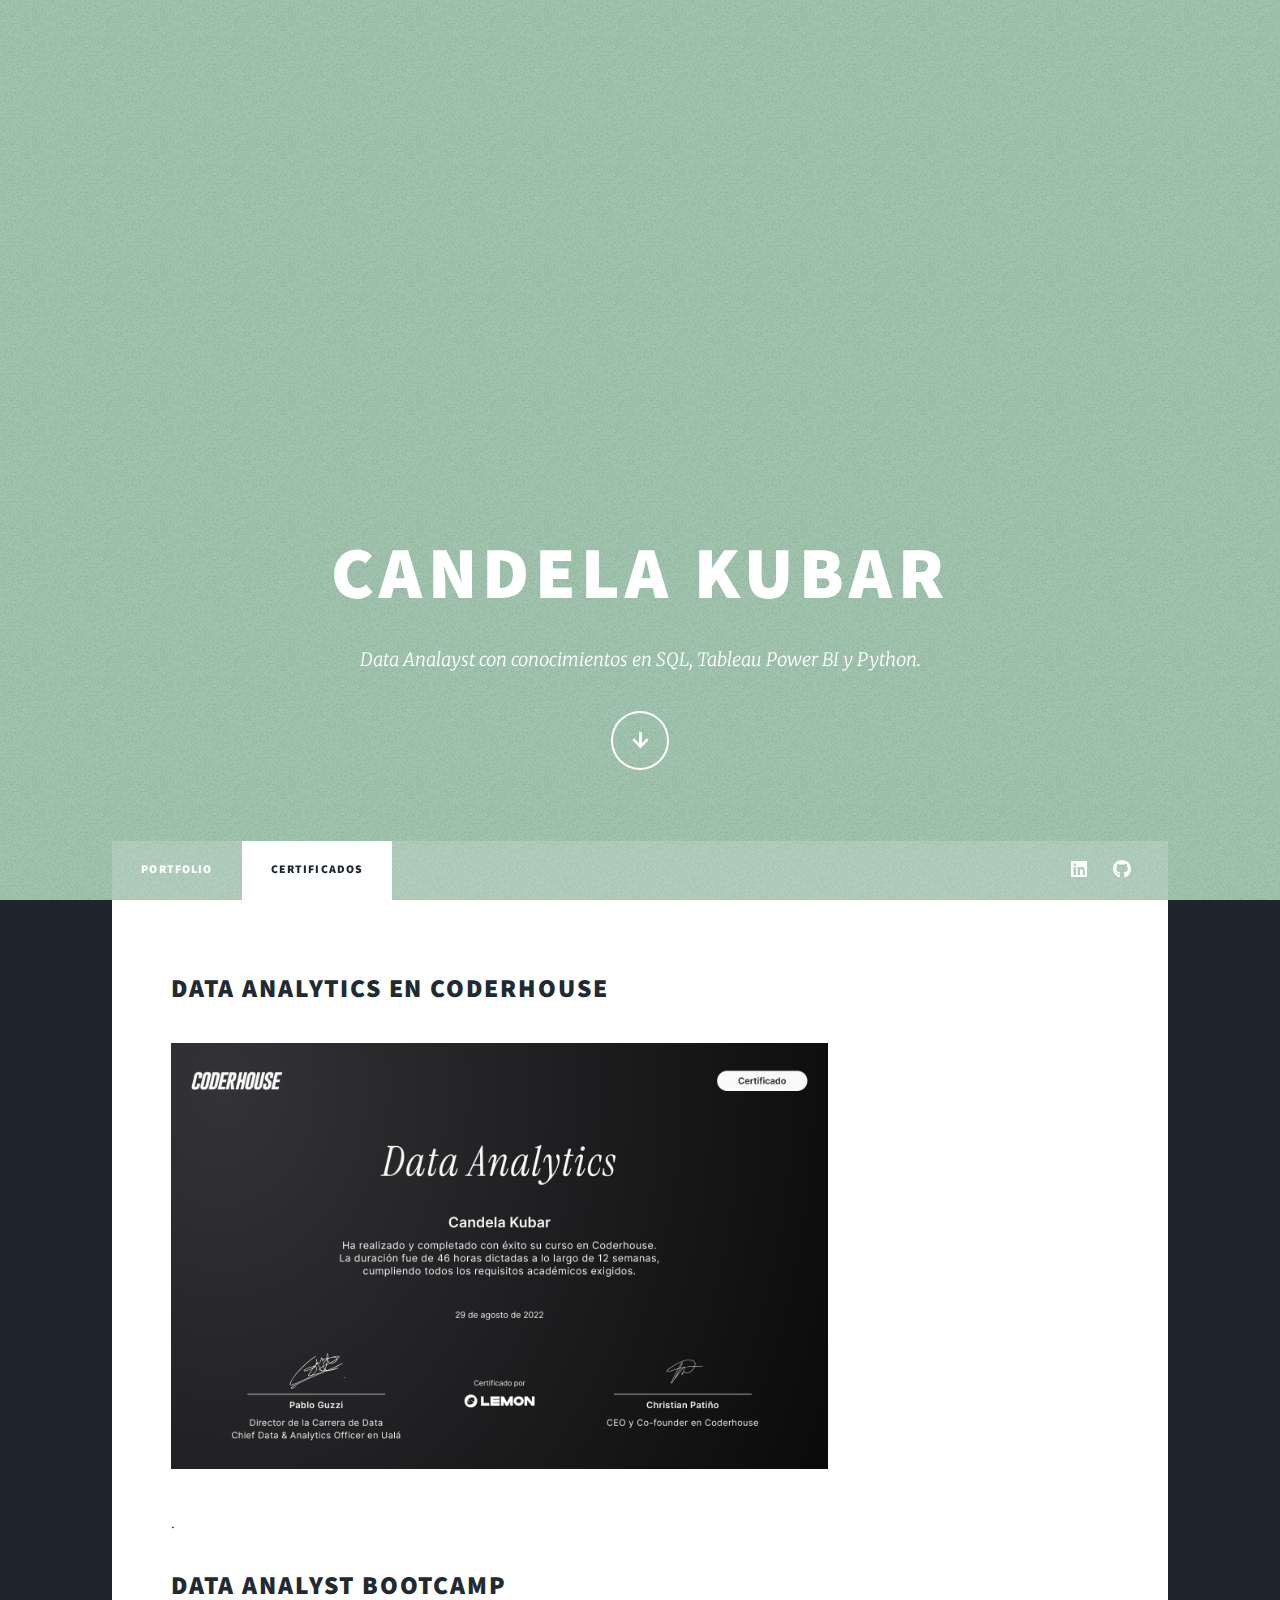
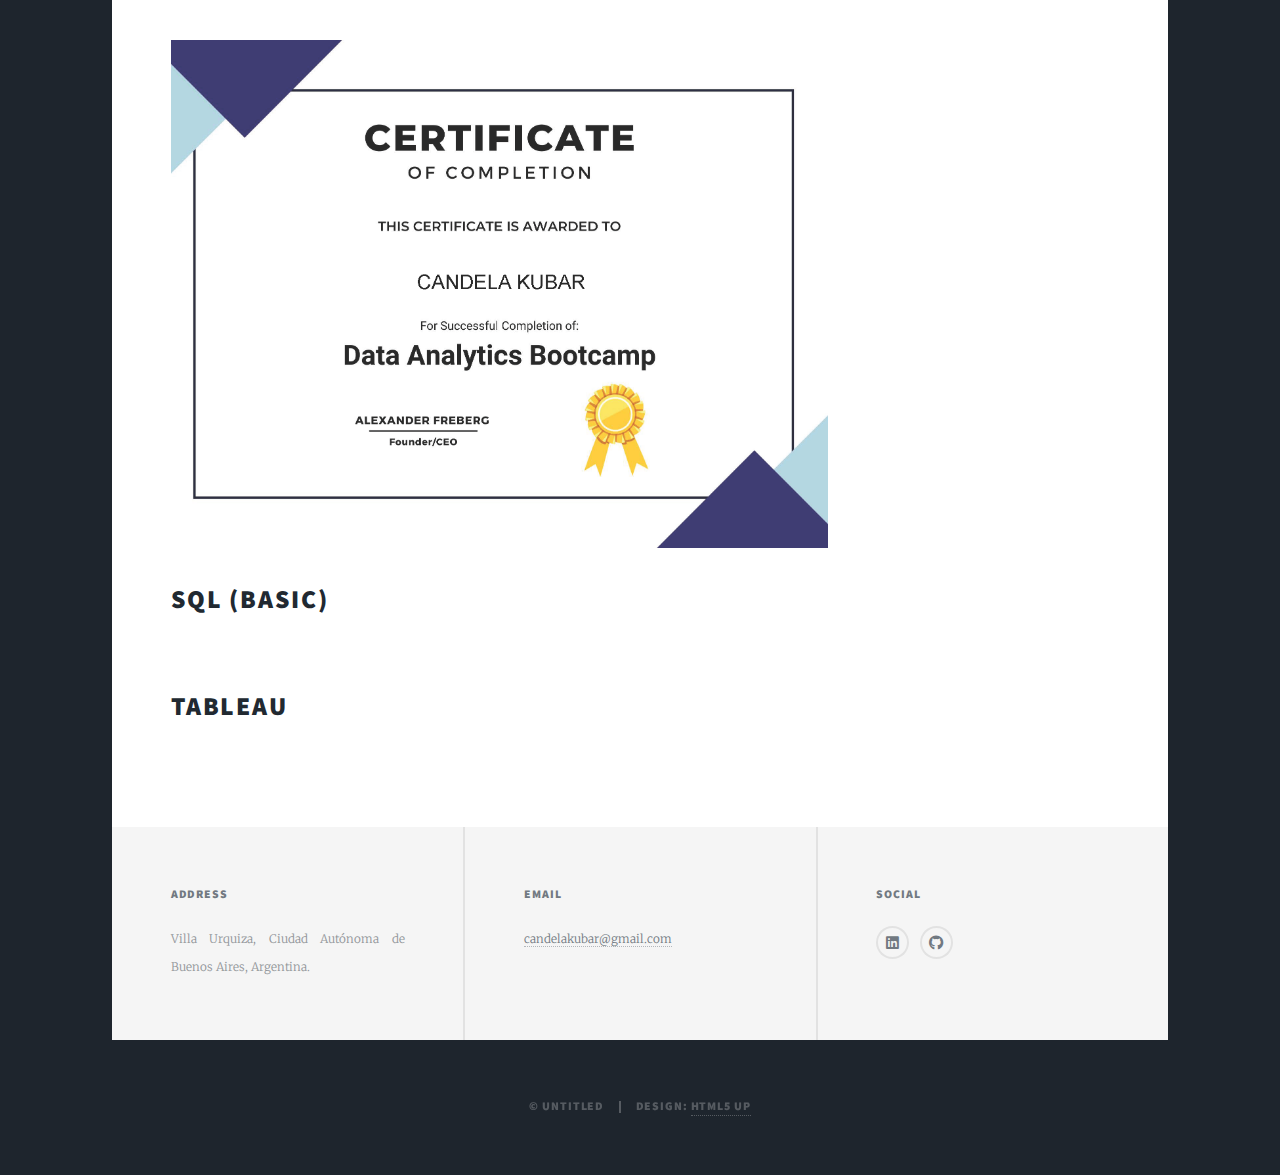
==== commit 14a97d38: "Update Certificados.html" ====
--- a/Certificados.html
+++ b/Certificados.html
@@ -76,7 +76,7 @@
 										<span class="major"></span>
 										<h2><a href="#">SQL (Basic)<br /></a></h2>
 									</header>
-									<a href="#" class="image fit"><img src="images/sql_basic certificate.jpg" alt="" style="width: 70%; height: auto;" /></a>
+									<a href="#" class="image fit"><img src="images/sql.jpg" alt="" style="width: 70%; height: auto;" /></a>
 									<p></p>
 								</article>
 								<article>
@@ -133,4 +133,4 @@
 			<script src="assets/js/main.js"></script>
 
 	</body>
-</html>+</html>
--- a/assets/css/main.css
+++ b/assets/css/main.css
@@ -1,10 +1,10 @@
 @import url(fontawesome-all.min.css);
 @import url("https://fonts.googleapis.com/css?family=Merriweather:300,700,300italic,700italic|Source+Sans+Pro:900");
 
-/*
-	Massively by HTML5 UP
-	html5up.net | @ajlkn
-	Free for personal and commercial use under the CCA 3.0 license (html5up.net/license)
+/*
+	Massively by HTML5 UP
+	html5up.net | @ajlkn
+	Free for personal and commercial use under the CCA 3.0 license (html5up.net/license)
 */
 
 html, body, div, span, applet, object,
@@ -3193,7 +3193,8 @@
 	}
 
 	.pagination a {
-		color: #212931 !important;
+		color: #B1D9C2 !important;
+
 	}
 
 		.pagination a:hover {
@@ -3233,8 +3234,8 @@
 			left: 0;
 			width: 100%;
 			height: 100%;
-			background-color: #212931;
-			background-image: url("../../images/overlay.png"), linear-gradient(0deg, rgba(0, 0, 0, 0.1), rgba(0, 0, 0, 0.1)), url("../../images/bg.jpg");
+			background-color: #B1D9C2;
+			background-image: url("../../images/overlay.png"), linear-gradient(0deg, rgba(0, 0, 0, 0.1), rgba(0, 0, 0, 0.1)), url("../../images/VERDE2.png");
 			background-size: auto,								auto,														100% auto;
 			background-position: center,								center,														top center;
 			background-repeat: repeat,								no-repeat,													no-repeat;
@@ -3258,7 +3259,7 @@
 			-webkit-transition-delay: 0.75s;
 			-ms-transition-delay: 0.75s;
 			transition-delay: 0.75s;
-			background: #1e252d;
+			background: #B1D9C2;
 			content: '';
 			display: block;
 			height: 100%;
--- a/assets/css/noscript.css
+++ b/assets/css/noscript.css
@@ -1,16 +1,16 @@
 @import url(font-awesome.min.css);
 
-/*
-	Massively by HTML5 UP
-	html5up.net | @ajlkn
-	Free for personal and commercial use under the CCA 3.0 license (html5up.net/license)
+/*
+	Massively by HTML5 UP
+	html5up.net | @ajlkn
+	Free for personal and commercial use under the CCA 3.0 license (html5up.net/license)
 */
 
 /* Wrapper */
 
 	#wrapper {
-		background-color: #212931;
-		background-image: url("../../images/overlay.png"), linear-gradient(0deg, rgba(0, 0, 0, 0.1), rgba(0, 0, 0, 0.1)), url("../../images/bg.jpg");
+		background-color: #4acf5b;
+		background-image: url("../../images/overlay.png"), linear-gradient(0deg, rgba(3, 238, 93, 0.1), rgba(0, 0, 0, 0.1)), url("../../images/VERDE2.png");
 		background-size: auto,								auto,														100% auto;
 		background-position: center,								center,														top center;
 		background-repeat: repeat,								no-repeat,													no-repeat;
